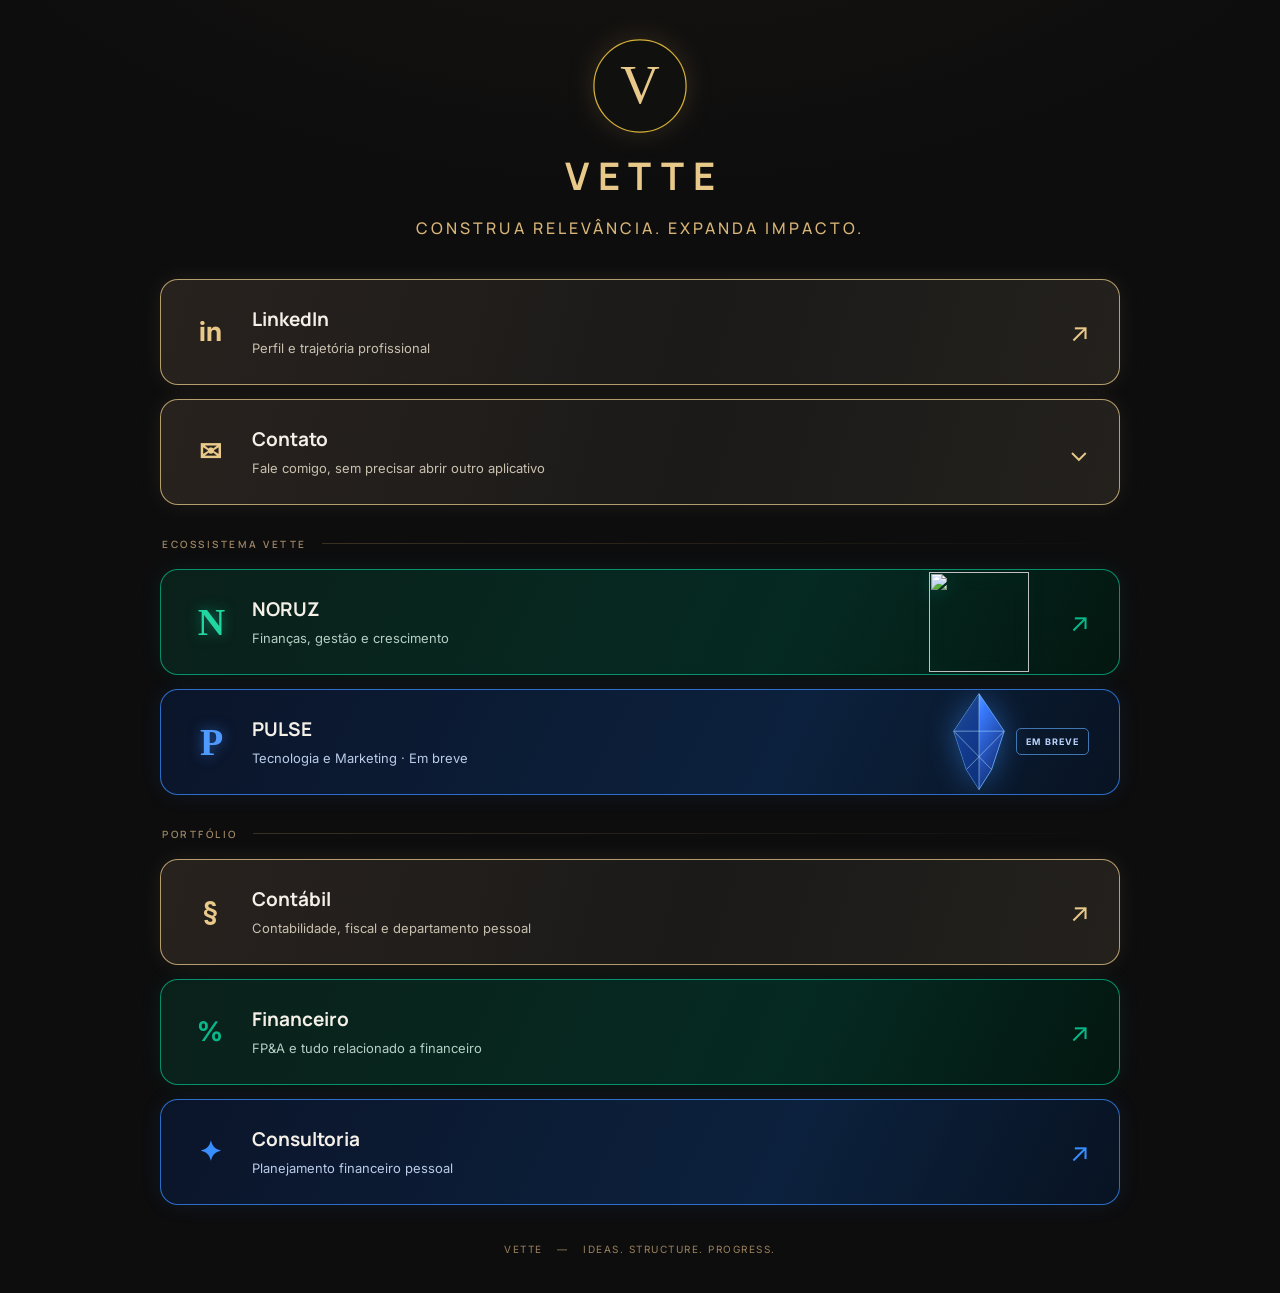
==== index.html @ 034a66e0 "Adiciona seção Portfólio (Contábil, Financeiro, Consultoria)" ====
<!doctype html><html lang="pt-BR"><head><meta charset="utf-8"><meta name="viewport" content="width=device-width,initial-scale=1"><meta name="theme-color" content="#0d0d0e"><meta name="description" content="Construa relevância. Expanda impacto. Conheça minhas conexões, ideias e empreendimentos."><meta property="og:title" content="VETTE — Construa relevância. Expanda impacto."><meta property="og:site_name" content="VETTE"><meta property="og:url" content="https://vetteco.github.io/vette-hub/"><meta property="og:description" content="Conheça minhas conexões, ideias e empreendimentos."><meta name="twitter:card" content="summary"><meta property="og:type" content="website"><link rel="icon" href="assets/vette.svg" type="image/svg+xml"><link rel="preconnect" href="https://fonts.googleapis.com"><link rel="preconnect" href="https://fonts.gstatic.com" crossorigin><link href="https://fonts.googleapis.com/css2?family=Manrope:wght@400;500;600;700&family=Inter:wght@400;500;600&display=swap" rel="stylesheet"><link rel="stylesheet" href="styles.css?v=2"><script src="app.js?v=2" defer></script><title>VETTE — Construa relevância. Expanda impacto.</title></head><body><main class="shell"><header class="identity"><img src="assets/vette.svg" width="100" height="100" alt="Monograma VETTE"><h1>VETTE</h1><p>CONSTRUA RELEVÂNCIA. EXPANDA IMPACTO.</p></header><nav aria-label="Conexões VETTE" class="links"><a class="card gold" href="https://www.linkedin.com/in/mateus-vette" target="_blank" rel="noopener noreferrer"><span class="icon">in</span><span class="copy"><strong>LinkedIn</strong><small>Perfil e trajetória profissional</small></span><span class="arrow" aria-hidden="true">↗</span></a><details class="contact-disclosure"><summary class="card gold"><span class="icon" aria-hidden="true">✉</span><span class="copy"><strong>Contato</strong><small>Fale comigo, sem precisar abrir outro aplicativo</small></span><span class="arrow chevron" aria-hidden="true">⌄</span></summary><div class="contact-panel"><p class="contact-heading">Vamos conversar?</p><p class="contact-description">Este é meu endereço de e-mail para contato direto.</p><div class="contact-row"><span class="contact-email" id="contact-email">mateusvettec@gmail.com</span><button class="copy-button" type="button" data-copy-email="mateusvettec@gmail.com" aria-label="Copiar endereço de e-mail">Copiar e-mail</button></div><p class="copy-feedback" aria-live="polite"></p><a class="email-optional" href="mailto:mateusvettec@gmail.com?subject=Contato%20via%20Hub%20VETTE">Prefiro abrir meu aplicativo de e-mail ↗</a></div></details><div class="group-separator" aria-hidden="true"><span>ECOSSISTEMA VETTE</span></div><a class="card green" href="noruz/"><span class="icon brand-letter" aria-hidden="true">N</span><span class="copy"><strong>NORUZ</strong><small>Finanças, gestão e crescimento</small></span><img class="gem" src="https://noruz.com.br/wp-content/plugins/noruz-blocks/assets/noruz-gem.webp" width="100" height="100" decoding="async" alt=""><span class="arrow" aria-hidden="true">↗</span></a><div class="card blue" aria-label="PULSE — Tecnologia e Marketing, em breve"><span class="icon brand-letter" aria-hidden="true">P</span><span class="copy"><strong>PULSE</strong><small>Tecnologia e Marketing · Em breve</small></span><img class="gem" src="assets/pulse-gema.svg" alt=""><span class="soon">EM BREVE</span></div><div class="group-separator" aria-hidden="true"><span>PORTFÓLIO</span></div><a class="card gold" href="portfolio/contabil/"><span class="icon" aria-hidden="true">§</span><span class="copy"><strong>Contábil</strong><small>Contabilidade, fiscal e departamento pessoal</small></span><span class="arrow" aria-hidden="true">↗</span></a><a class="card green" href="portfolio/financeiro/"><span class="icon" aria-hidden="true">%</span><span class="copy"><strong>Financeiro</strong><small>FP&amp;A e tudo relacionado a financeiro</small></span><span class="arrow" aria-hidden="true">↗</span></a><a class="card blue" href="portfolio/consultoria/"><span class="icon" aria-hidden="true">✦</span><span class="copy"><strong>Consultoria</strong><small>Planejamento financeiro pessoal</small></span><span class="arrow" aria-hidden="true">↗</span></a></nav><footer>VETTE <span>—</span> Ideas. Structure. Progress.</footer></main></body></html>
---- styles.css ----
:root{--bg:#0d0d0e;--gold:#e9c98a;--green:#08b88a;--blue:#388dff}*{box-sizing:border-box}body{margin:0;min-height:100vh;background:radial-gradient(ellipse 60% 35% at 50% -20%,#47331c40,transparent),var(--bg);color:#f4f0e8;font-family:Inter,Arial,sans-serif}.shell{max-width:960px;width:calc(100% - 32px);margin:auto;padding:38px 0}.identity{text-align:center}.identity img{display:block;margin:auto;width:96px;height:96px;filter:drop-shadow(0 0 13px #b68a4a33)}h1{font:700 38px Manrope,Arial,sans-serif;letter-spacing:.22em;color:var(--gold);padding-left:.22em;margin:15px 0}.identity p{color:#d5c2a5;font-size:14px}.links{display:grid;gap:14px;margin-top:38px}.card{--accent:var(--gold);display:flex;align-items:center;position:relative;isolation:isolate;gap:23px;overflow:hidden;min-height:106px;border:1px solid color-mix(in srgb,var(--accent) 74%,transparent);border-radius:18px;background:linear-gradient(105deg,#28221e,#1b1a19 56%,#24211d);padding:20px 30px;text-decoration:none;color:inherit;box-shadow:0 0 22px color-mix(in srgb,var(--accent) 9%,transparent);transition:transform .25s,box-shadow .25s}.green{--accent:var(--green);background:linear-gradient(115deg,#0a211a,#052a22 65%,#031710)}.blue{--accent:var(--blue);background:linear-gradient(115deg,#0b152a,#0c213d 65%,#081322)}a.card:hover{transform:translateY(-3px);box-shadow:0 0 26px color-mix(in srgb,var(--accent) 28%,transparent)}a.card:focus-visible{outline:3px solid var(--accent);outline-offset:3px}.icon{display:grid;place-items:center;flex:0 0 38px;font-size:27px;font-weight:700;color:var(--accent)}.copy{z-index:2;display:flex;flex-direction:column;gap:7px}.copy strong{font:700 19px Manrope,Arial,sans-serif}.copy small{color:#c9c0af;font-size:13px;line-height:1.4}.green .copy small{color:#b6cfc5}.blue .copy small{color:#bacce8}.arrow{margin-left:auto;color:var(--accent);font-size:26px}.gem{position:absolute;right:90px;top:50%;width:100px;height:100px;object-fit:contain;transform:translateY(-50%);filter:drop-shadow(0 0 15px color-mix(in srgb,var(--accent) 47%,transparent));animation:float 6s ease-in-out infinite;pointer-events:none}.soon{margin-left:auto;color:#b9d3ff;border:1px solid #4076b1;padding:7px 9px;border-radius:5px;font-size:9px;font-weight:700;letter-spacing:.12em}footer{text-align:center;color:#9c805c;font-size:10px;letter-spacing:.15em;text-transform:uppercase;margin-top:38px}footer span{padding:0 10px}@keyframes float{50%{transform:translateY(-56%)}}@media(max-width:650px){.shell{padding:28px 0}.identity img{width:76px;height:76px}.identity h1{font-size:30px}.identity p{font-size:12px}.links{gap:12px;margin-top:30px}.card{gap:14px;min-height:92px;padding:15px;border-radius:14px}.icon{flex-basis:28px;font-size:23px}.copy strong{font-size:16px}.copy small{font-size:11px}.gem{right:37px;width:75px;height:75px;opacity:.48}.soon{font-size:8px;padding:5px}.arrow{font-size:22px}}@media(max-width:380px){.gem{opacity:.26}.card{gap:9px;padding:12px}.copy small{font-size:10px}}@media(prefers-reduced-motion:reduce){*,*::before,*::after{animation:none!important;transition:none!important}}
/* VETTE v1.1 — identidade e joias */
.identity p{font-family:Manrope,Inter,Arial,sans-serif;font-size:clamp(12px,1.9vw,16px);font-weight:500;letter-spacing:.19em;text-transform:uppercase;line-height:1.55;max-width:720px;margin:0 auto 3px;color:#d9b477}
.brand-letter{font-family:'Cormorant Garamond',Georgia,serif;font-size:38px;font-weight:600;line-height:1;letter-spacing:-.08em;color:var(--accent);text-shadow:0 0 13px color-mix(in srgb,var(--accent) 55%,transparent)}
.green .brand-letter{color:#21d6a0}.blue .brand-letter{color:#509aff}
.green .gem{filter:drop-shadow(0 3px 8px rgba(8,184,138,.20));image-rendering:auto}
@media(max-width:650px){.identity p{font-size:11px;letter-spacing:.095em;max-width:330px}.brand-letter{font-size:33px}}

/* v1.2 — organização de links e contato embutido */
.contact-disclosure{display:block;min-width:0}
.contact-disclosure summary{cursor:pointer;list-style:none;user-select:none}
.contact-disclosure summary::-webkit-details-marker{display:none}
.contact-disclosure summary:hover{transform:translateY(-3px);box-shadow:0 0 26px color-mix(in srgb,var(--gold) 23%,transparent)}
.contact-disclosure summary:focus-visible{outline:3px solid var(--gold);outline-offset:3px}
.contact-disclosure .chevron{display:inline-block;transition:transform .22s ease}
.contact-disclosure[open] .chevron{transform:rotate(180deg)}
.contact-disclosure .contact-panel{margin:9px 0 3px;border:1px solid #a485504b;border-radius:15px;padding:21px 25px;background:linear-gradient(115deg,#191818,#24201b)}
.contact-heading{margin:0 0 6px;color:#f4f0e8;font:700 16px Manrope,Arial,sans-serif}
.contact-description{margin:0 0 17px;color:#c7b8a1;font-size:13px;line-height:1.55}
.contact-row{display:flex;flex-wrap:wrap;align-items:center;gap:10px}
.contact-email{color:#f2e2c8;font-size:15px;overflow-wrap:anywhere;user-select:all}
.copy-button{cursor:pointer;background:#c7a671;color:#17140f;padding:11px 15px;min-height:40px;border:0;border-radius:9px;font:700 12px Inter,Arial,sans-serif;transition:background .2s,transform .2s}
.copy-button:hover{background:#edc88a;transform:translateY(-1px)}
.copy-button:focus-visible{outline:3px solid #f7d29d;outline-offset:3px}
.copy-feedback{color:#cbb58e;min-height:16px;font-size:11px;margin:9px 0}
.email-optional{font-size:11px;color:#bc9a66;text-underline-offset:4px}
.group-separator{display:flex;align-items:center;gap:15px;margin:18px 2px 4px;color:#9f8564;font:600 10px Manrope,Arial,sans-serif;letter-spacing:.25em}
.group-separator::after{content:"";height:1px;flex:1;background:linear-gradient(90deg,#8e744658,transparent)}
@media(max-width:650px){.contact-disclosure .contact-panel{padding:17px}.contact-row{align-items:stretch}.contact-email{font-size:13px}.copy-button{width:100%}.group-separator{margin-top:15px;font-size:9px}}
@media(prefers-reduced-motion:reduce){.contact-disclosure .chevron{transition:none}}
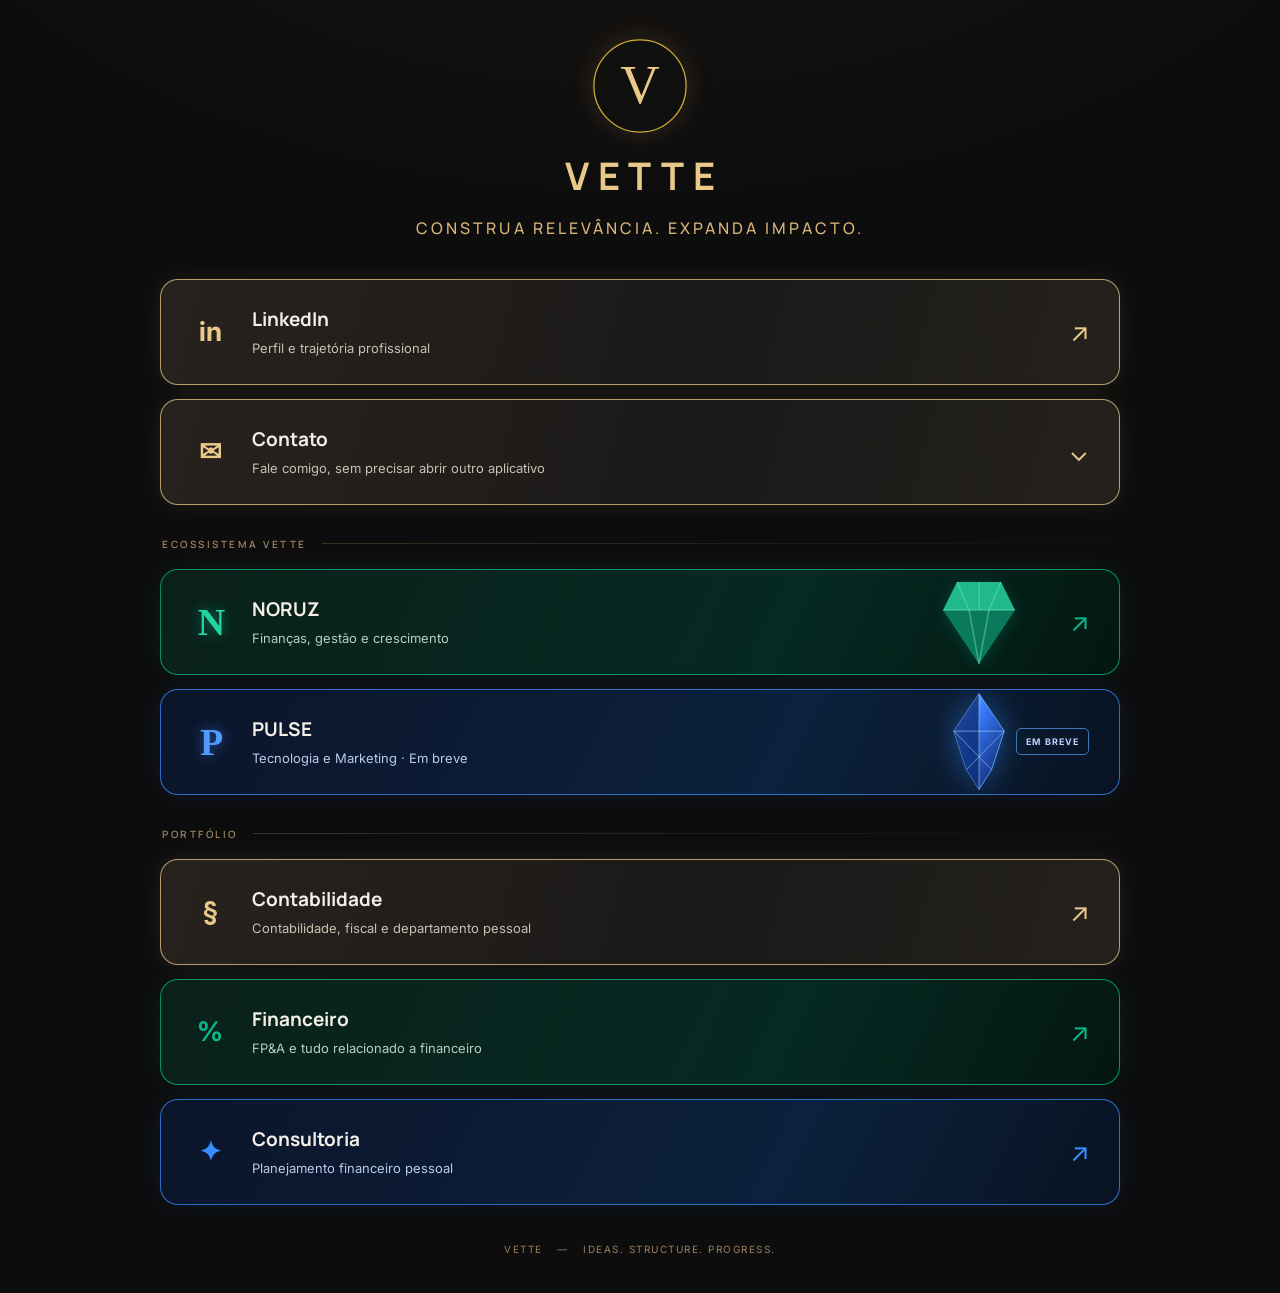
==== commit 7fbe88bc: "Renomeia Contábil para Contabilidade, otimiza o portfólio e corrige a imagem do card Noruz" ====
--- a/index.html
+++ b/index.html
@@ -1 +1 @@
-<!doctype html><html lang="pt-BR"><head><meta charset="utf-8"><meta name="viewport" content="width=device-width,initial-scale=1"><meta name="theme-color" content="#0d0d0e"><meta name="description" content="Construa relevância. Expanda impacto. Conheça minhas conexões, ideias e empreendimentos."><meta property="og:title" content="VETTE — Construa relevância. Expanda impacto."><meta property="og:site_name" content="VETTE"><meta property="og:url" content="https://vetteco.github.io/vette-hub/"><meta property="og:description" content="Conheça minhas conexões, ideias e empreendimentos."><meta name="twitter:card" content="summary"><meta property="og:type" content="website"><link rel="icon" href="assets/vette.svg" type="image/svg+xml"><link rel="preconnect" href="https://fonts.googleapis.com"><link rel="preconnect" href="https://fonts.gstatic.com" crossorigin><link href="https://fonts.googleapis.com/css2?family=Manrope:wght@400;500;600;700&family=Inter:wght@400;500;600&display=swap" rel="stylesheet"><link rel="stylesheet" href="styles.css?v=2"><script src="app.js?v=2" defer></script><title>VETTE — Construa relevância. Expanda impacto.</title></head><body><main class="shell"><header class="identity"><img src="assets/vette.svg" width="100" height="100" alt="Monograma VETTE"><h1>VETTE</h1><p>CONSTRUA RELEVÂNCIA. EXPANDA IMPACTO.</p></header><nav aria-label="Conexões VETTE" class="links"><a class="card gold" href="https://www.linkedin.com/in/mateus-vette" target="_blank" rel="noopener noreferrer"><span class="icon">in</span><span class="copy"><strong>LinkedIn</strong><small>Perfil e trajetória profissional</small></span><span class="arrow" aria-hidden="true">↗</span></a><details class="contact-disclosure"><summary class="card gold"><span class="icon" aria-hidden="true">✉</span><span class="copy"><strong>Contato</strong><small>Fale comigo, sem precisar abrir outro aplicativo</small></span><span class="arrow chevron" aria-hidden="true">⌄</span></summary><div class="contact-panel"><p class="contact-heading">Vamos conversar?</p><p class="contact-description">Este é meu endereço de e-mail para contato direto.</p><div class="contact-row"><span class="contact-email" id="contact-email">mateusvettec@gmail.com</span><button class="copy-button" type="button" data-copy-email="mateusvettec@gmail.com" aria-label="Copiar endereço de e-mail">Copiar e-mail</button></div><p class="copy-feedback" aria-live="polite"></p><a class="email-optional" href="mailto:mateusvettec@gmail.com?subject=Contato%20via%20Hub%20VETTE">Prefiro abrir meu aplicativo de e-mail ↗</a></div></details><div class="group-separator" aria-hidden="true"><span>ECOSSISTEMA VETTE</span></div><a class="card green" href="noruz/"><span class="icon brand-letter" aria-hidden="true">N</span><span class="copy"><strong>NORUZ</strong><small>Finanças, gestão e crescimento</small></span><img class="gem" src="https://noruz.com.br/wp-content/plugins/noruz-blocks/assets/noruz-gem.webp" width="100" height="100" decoding="async" alt=""><span class="arrow" aria-hidden="true">↗</span></a><div class="card blue" aria-label="PULSE — Tecnologia e Marketing, em breve"><span class="icon brand-letter" aria-hidden="true">P</span><span class="copy"><strong>PULSE</strong><small>Tecnologia e Marketing · Em breve</small></span><img class="gem" src="assets/pulse-gema.svg" alt=""><span class="soon">EM BREVE</span></div><div class="group-separator" aria-hidden="true"><span>PORTFÓLIO</span></div><a class="card gold" href="portfolio/contabil/"><span class="icon" aria-hidden="true">§</span><span class="copy"><strong>Contábil</strong><small>Contabilidade, fiscal e departamento pessoal</small></span><span class="arrow" aria-hidden="true">↗</span></a><a class="card green" href="portfolio/financeiro/"><span class="icon" aria-hidden="true">%</span><span class="copy"><strong>Financeiro</strong><small>FP&amp;A e tudo relacionado a financeiro</small></span><span class="arrow" aria-hidden="true">↗</span></a><a class="card blue" href="portfolio/consultoria/"><span class="icon" aria-hidden="true">✦</span><span class="copy"><strong>Consultoria</strong><small>Planejamento financeiro pessoal</small></span><span class="arrow" aria-hidden="true">↗</span></a></nav><footer>VETTE <span>—</span> Ideas. Structure. Progress.</footer></main></body></html>+<!doctype html><html lang="pt-BR"><head><meta charset="utf-8"><meta name="viewport" content="width=device-width,initial-scale=1"><meta name="theme-color" content="#0d0d0e"><meta name="description" content="Construa relevância. Expanda impacto. Conheça minhas conexões, ideias e empreendimentos."><meta property="og:title" content="VETTE — Construa relevância. Expanda impacto."><meta property="og:site_name" content="VETTE"><meta property="og:url" content="https://vetteco.github.io/vette-hub/"><meta property="og:description" content="Conheça minhas conexões, ideias e empreendimentos."><meta name="twitter:card" content="summary"><meta property="og:type" content="website"><link rel="icon" href="assets/vette.svg" type="image/svg+xml"><link rel="preconnect" href="https://fonts.googleapis.com"><link rel="preconnect" href="https://fonts.gstatic.com" crossorigin><link href="https://fonts.googleapis.com/css2?family=Manrope:wght@400;500;600;700&family=Inter:wght@400;500;600&display=swap" rel="stylesheet"><link rel="stylesheet" href="styles.css?v=2"><script src="app.js?v=2" defer></script><title>VETTE — Construa relevância. Expanda impacto.</title></head><body><main class="shell"><header class="identity"><img src="assets/vette.svg" width="100" height="100" alt="Monograma VETTE"><h1>VETTE</h1><p>CONSTRUA RELEVÂNCIA. EXPANDA IMPACTO.</p></header><nav aria-label="Conexões VETTE" class="links"><a class="card gold" href="https://www.linkedin.com/in/mateus-vette" target="_blank" rel="noopener noreferrer"><span class="icon">in</span><span class="copy"><strong>LinkedIn</strong><small>Perfil e trajetória profissional</small></span><span class="arrow" aria-hidden="true">↗</span></a><details class="contact-disclosure"><summary class="card gold"><span class="icon" aria-hidden="true">✉</span><span class="copy"><strong>Contato</strong><small>Fale comigo, sem precisar abrir outro aplicativo</small></span><span class="arrow chevron" aria-hidden="true">⌄</span></summary><div class="contact-panel"><p class="contact-heading">Vamos conversar?</p><p class="contact-description">Este é meu endereço de e-mail para contato direto.</p><div class="contact-row"><span class="contact-email" id="contact-email">mateusvettec@gmail.com</span><button class="copy-button" type="button" data-copy-email="mateusvettec@gmail.com" aria-label="Copiar endereço de e-mail">Copiar e-mail</button></div><p class="copy-feedback" aria-live="polite"></p><a class="email-optional" href="mailto:mateusvettec@gmail.com?subject=Contato%20via%20Hub%20VETTE">Prefiro abrir meu aplicativo de e-mail ↗</a></div></details><div class="group-separator" aria-hidden="true"><span>ECOSSISTEMA VETTE</span></div><a class="card green" href="noruz/"><span class="icon brand-letter" aria-hidden="true">N</span><span class="copy"><strong>NORUZ</strong><small>Finanças, gestão e crescimento</small></span><svg class="gem" viewBox="0 0 100 100" aria-hidden="true"><path d="M28 10 L72 10 L86 38 L14 38 Z" fill="#1fb98a"/><path d="M14 38 L86 38 L50 92 Z" fill="#0a7a5c"/><path d="M28 10 L40 38 L50 92 L60 38 L72 10" fill="none" stroke="#7be3c3" stroke-opacity=".45" stroke-width="1.5"/><path d="M14 38 L86 38" stroke="#7be3c3" stroke-opacity=".45" stroke-width="1.5"/><path d="M50 10 L50 38" stroke="#7be3c3" stroke-opacity=".45" stroke-width="1.5"/></svg><span class="arrow" aria-hidden="true">↗</span></a><div class="card blue" aria-label="PULSE — Tecnologia e Marketing, em breve"><span class="icon brand-letter" aria-hidden="true">P</span><span class="copy"><strong>PULSE</strong><small>Tecnologia e Marketing · Em breve</small></span><img class="gem" src="assets/pulse-gema.svg" alt=""><span class="soon">EM BREVE</span></div><div class="group-separator" aria-hidden="true"><span>PORTFÓLIO</span></div><a class="card gold" href="portfolio/contabilidade/"><span class="icon" aria-hidden="true">§</span><span class="copy"><strong>Contabilidade</strong><small>Contabilidade, fiscal e departamento pessoal</small></span><span class="arrow" aria-hidden="true">↗</span></a><a class="card green" href="portfolio/financeiro/"><span class="icon" aria-hidden="true">%</span><span class="copy"><strong>Financeiro</strong><small>FP&amp;A e tudo relacionado a financeiro</small></span><span class="arrow" aria-hidden="true">↗</span></a><a class="card blue" href="portfolio/consultoria/"><span class="icon" aria-hidden="true">✦</span><span class="copy"><strong>Consultoria</strong><small>Planejamento financeiro pessoal</small></span><span class="arrow" aria-hidden="true">↗</span></a></nav><footer>VETTE <span>—</span> Ideas. Structure. Progress.</footer></main></body></html>
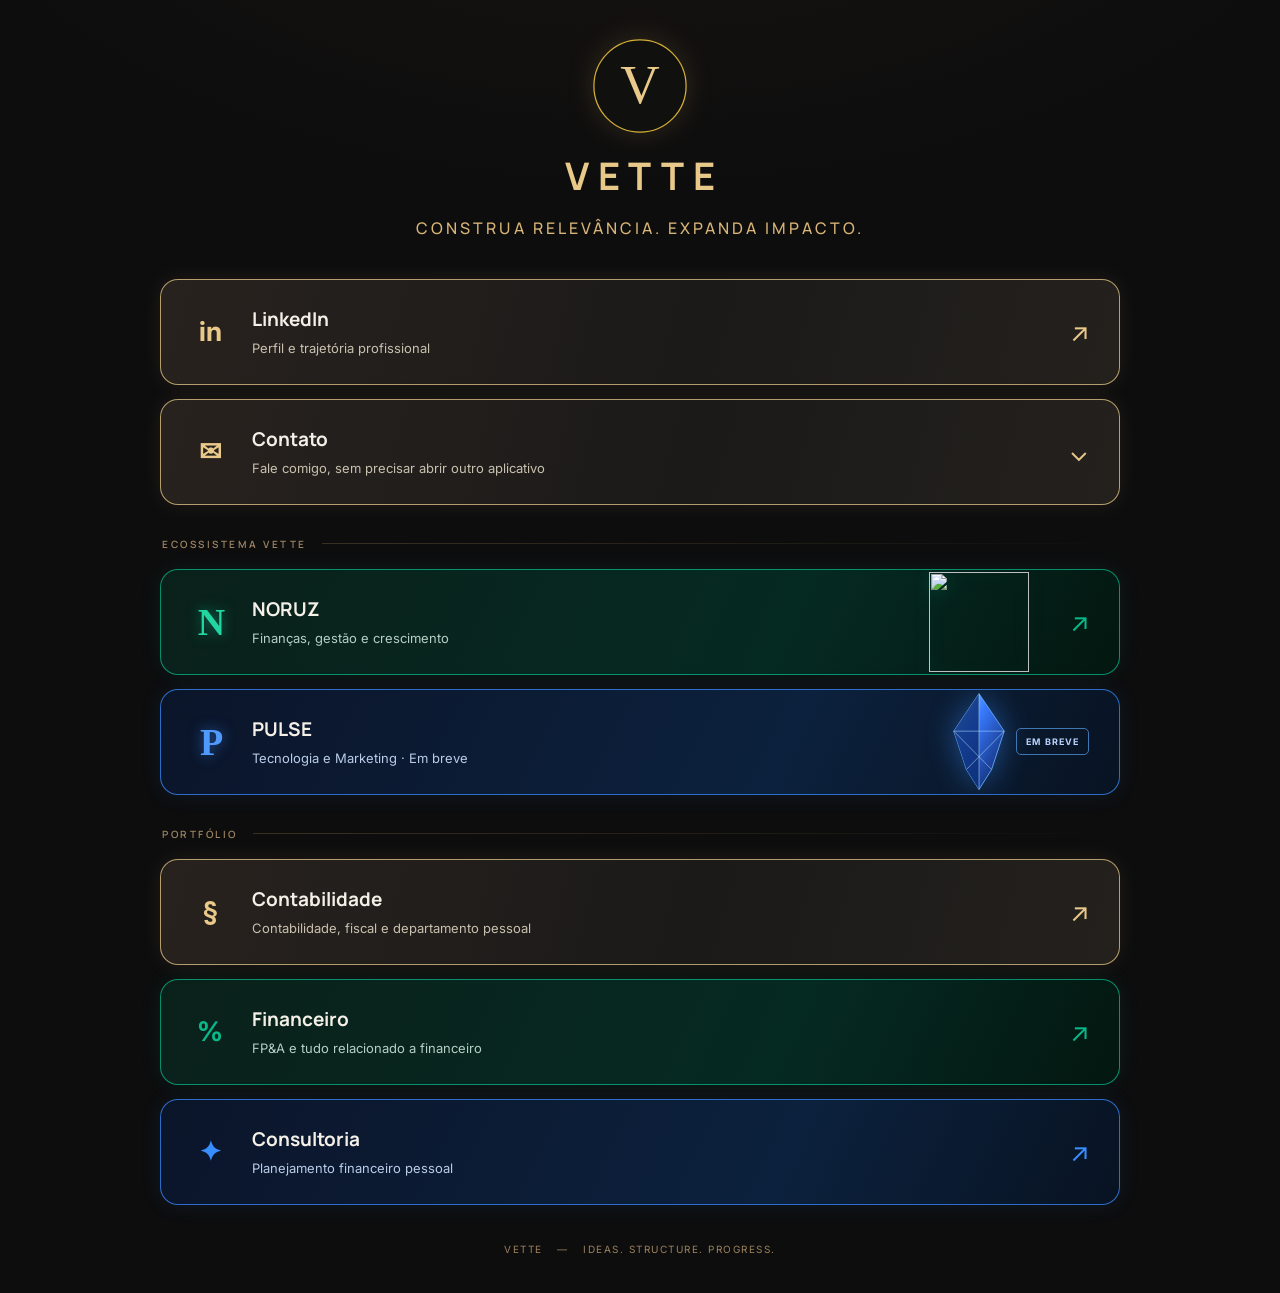
==== commit 0cd3ae37: "Usa a gema real da Noruz no card NORUZ (remove SVG inventado)" ====
--- a/index.html
+++ b/index.html
@@ -1 +1 @@
-<!doctype html><html lang="pt-BR"><head><meta charset="utf-8"><meta name="viewport" content="width=device-width,initial-scale=1"><meta name="theme-color" content="#0d0d0e"><meta name="description" content="Construa relevância. Expanda impacto. Conheça minhas conexões, ideias e empreendimentos."><meta property="og:title" content="VETTE — Construa relevância. Expanda impacto."><meta property="og:site_name" content="VETTE"><meta property="og:url" content="https://vetteco.github.io/vette-hub/"><meta property="og:description" content="Conheça minhas conexões, ideias e empreendimentos."><meta name="twitter:card" content="summary"><meta property="og:type" content="website"><link rel="icon" href="assets/vette.svg" type="image/svg+xml"><link rel="preconnect" href="https://fonts.googleapis.com"><link rel="preconnect" href="https://fonts.gstatic.com" crossorigin><link href="https://fonts.googleapis.com/css2?family=Manrope:wght@400;500;600;700&family=Inter:wght@400;500;600&display=swap" rel="stylesheet"><link rel="stylesheet" href="styles.css?v=2"><script src="app.js?v=2" defer></script><title>VETTE — Construa relevância. Expanda impacto.</title></head><body><main class="shell"><header class="identity"><img src="assets/vette.svg" width="100" height="100" alt="Monograma VETTE"><h1>VETTE</h1><p>CONSTRUA RELEVÂNCIA. EXPANDA IMPACTO.</p></header><nav aria-label="Conexões VETTE" class="links"><a class="card gold" href="https://www.linkedin.com/in/mateus-vette" target="_blank" rel="noopener noreferrer"><span class="icon">in</span><span class="copy"><strong>LinkedIn</strong><small>Perfil e trajetória profissional</small></span><span class="arrow" aria-hidden="true">↗</span></a><details class="contact-disclosure"><summary class="card gold"><span class="icon" aria-hidden="true">✉</span><span class="copy"><strong>Contato</strong><small>Fale comigo, sem precisar abrir outro aplicativo</small></span><span class="arrow chevron" aria-hidden="true">⌄</span></summary><div class="contact-panel"><p class="contact-heading">Vamos conversar?</p><p class="contact-description">Este é meu endereço de e-mail para contato direto.</p><div class="contact-row"><span class="contact-email" id="contact-email">mateusvettec@gmail.com</span><button class="copy-button" type="button" data-copy-email="mateusvettec@gmail.com" aria-label="Copiar endereço de e-mail">Copiar e-mail</button></div><p class="copy-feedback" aria-live="polite"></p><a class="email-optional" href="mailto:mateusvettec@gmail.com?subject=Contato%20via%20Hub%20VETTE">Prefiro abrir meu aplicativo de e-mail ↗</a></div></details><div class="group-separator" aria-hidden="true"><span>ECOSSISTEMA VETTE</span></div><a class="card green" href="noruz/"><span class="icon brand-letter" aria-hidden="true">N</span><span class="copy"><strong>NORUZ</strong><small>Finanças, gestão e crescimento</small></span><svg class="gem" viewBox="0 0 100 100" aria-hidden="true"><path d="M28 10 L72 10 L86 38 L14 38 Z" fill="#1fb98a"/><path d="M14 38 L86 38 L50 92 Z" fill="#0a7a5c"/><path d="M28 10 L40 38 L50 92 L60 38 L72 10" fill="none" stroke="#7be3c3" stroke-opacity=".45" stroke-width="1.5"/><path d="M14 38 L86 38" stroke="#7be3c3" stroke-opacity=".45" stroke-width="1.5"/><path d="M50 10 L50 38" stroke="#7be3c3" stroke-opacity=".45" stroke-width="1.5"/></svg><span class="arrow" aria-hidden="true">↗</span></a><div class="card blue" aria-label="PULSE — Tecnologia e Marketing, em breve"><span class="icon brand-letter" aria-hidden="true">P</span><span class="copy"><strong>PULSE</strong><small>Tecnologia e Marketing · Em breve</small></span><img class="gem" src="assets/pulse-gema.svg" alt=""><span class="soon">EM BREVE</span></div><div class="group-separator" aria-hidden="true"><span>PORTFÓLIO</span></div><a class="card gold" href="portfolio/contabilidade/"><span class="icon" aria-hidden="true">§</span><span class="copy"><strong>Contabilidade</strong><small>Contabilidade, fiscal e departamento pessoal</small></span><span class="arrow" aria-hidden="true">↗</span></a><a class="card green" href="portfolio/financeiro/"><span class="icon" aria-hidden="true">%</span><span class="copy"><strong>Financeiro</strong><small>FP&amp;A e tudo relacionado a financeiro</small></span><span class="arrow" aria-hidden="true">↗</span></a><a class="card blue" href="portfolio/consultoria/"><span class="icon" aria-hidden="true">✦</span><span class="copy"><strong>Consultoria</strong><small>Planejamento financeiro pessoal</small></span><span class="arrow" aria-hidden="true">↗</span></a></nav><footer>VETTE <span>—</span> Ideas. Structure. Progress.</footer></main></body></html>+<!doctype html><html lang="pt-BR"><head><meta charset="utf-8"><meta name="viewport" content="width=device-width,initial-scale=1"><meta name="theme-color" content="#0d0d0e"><meta name="description" content="Construa relevância. Expanda impacto. Conheça minhas conexões, ideias e empreendimentos."><meta property="og:title" content="VETTE — Construa relevância. Expanda impacto."><meta property="og:site_name" content="VETTE"><meta property="og:url" content="https://vetteco.github.io/vette-hub/"><meta property="og:description" content="Conheça minhas conexões, ideias e empreendimentos."><meta name="twitter:card" content="summary"><meta property="og:type" content="website"><link rel="icon" href="assets/vette.svg" type="image/svg+xml"><link rel="preconnect" href="https://fonts.googleapis.com"><link rel="preconnect" href="https://fonts.gstatic.com" crossorigin><link href="https://fonts.googleapis.com/css2?family=Manrope:wght@400;500;600;700&family=Inter:wght@400;500;600&display=swap" rel="stylesheet"><link rel="stylesheet" href="styles.css?v=2"><script src="app.js?v=2" defer></script><title>VETTE — Construa relevância. Expanda impacto.</title></head><body><main class="shell"><header class="identity"><img src="assets/vette.svg" width="100" height="100" alt="Monograma VETTE"><h1>VETTE</h1><p>CONSTRUA RELEVÂNCIA. EXPANDA IMPACTO.</p></header><nav aria-label="Conexões VETTE" class="links"><a class="card gold" href="https://www.linkedin.com/in/mateus-vette" target="_blank" rel="noopener noreferrer"><span class="icon">in</span><span class="copy"><strong>LinkedIn</strong><small>Perfil e trajetória profissional</small></span><span class="arrow" aria-hidden="true">↗</span></a><details class="contact-disclosure"><summary class="card gold"><span class="icon" aria-hidden="true">✉</span><span class="copy"><strong>Contato</strong><small>Fale comigo, sem precisar abrir outro aplicativo</small></span><span class="arrow chevron" aria-hidden="true">⌄</span></summary><div class="contact-panel"><p class="contact-heading">Vamos conversar?</p><p class="contact-description">Este é meu endereço de e-mail para contato direto.</p><div class="contact-row"><span class="contact-email" id="contact-email">mateusvettec@gmail.com</span><button class="copy-button" type="button" data-copy-email="mateusvettec@gmail.com" aria-label="Copiar endereço de e-mail">Copiar e-mail</button></div><p class="copy-feedback" aria-live="polite"></p><a class="email-optional" href="mailto:mateusvettec@gmail.com?subject=Contato%20via%20Hub%20VETTE">Prefiro abrir meu aplicativo de e-mail ↗</a></div></details><div class="group-separator" aria-hidden="true"><span>ECOSSISTEMA VETTE</span></div><a class="card green" href="noruz/"><span class="icon brand-letter" aria-hidden="true">N</span><span class="copy"><strong>NORUZ</strong><small>Finanças, gestão e crescimento</small></span><img class="gem" src="assets/noruz-gem.webp" width="100" height="100" decoding="async" alt=""><span class="arrow" aria-hidden="true">↗</span></a><div class="card blue" aria-label="PULSE — Tecnologia e Marketing, em breve"><span class="icon brand-letter" aria-hidden="true">P</span><span class="copy"><strong>PULSE</strong><small>Tecnologia e Marketing · Em breve</small></span><img class="gem" src="assets/pulse-gema.svg" alt=""><span class="soon">EM BREVE</span></div><div class="group-separator" aria-hidden="true"><span>PORTFÓLIO</span></div><a class="card gold" href="portfolio/contabilidade/"><span class="icon" aria-hidden="true">§</span><span class="copy"><strong>Contabilidade</strong><small>Contabilidade, fiscal e departamento pessoal</small></span><span class="arrow" aria-hidden="true">↗</span></a><a class="card green" href="portfolio/financeiro/"><span class="icon" aria-hidden="true">%</span><span class="copy"><strong>Financeiro</strong><small>FP&amp;A e tudo relacionado a financeiro</small></span><span class="arrow" aria-hidden="true">↗</span></a><a class="card blue" href="portfolio/consultoria/"><span class="icon" aria-hidden="true">✦</span><span class="copy"><strong>Consultoria</strong><small>Planejamento financeiro pessoal</small></span><span class="arrow" aria-hidden="true">↗</span></a></nav><footer>VETTE <span>—</span> Ideas. Structure. Progress.</footer></main></body></html>
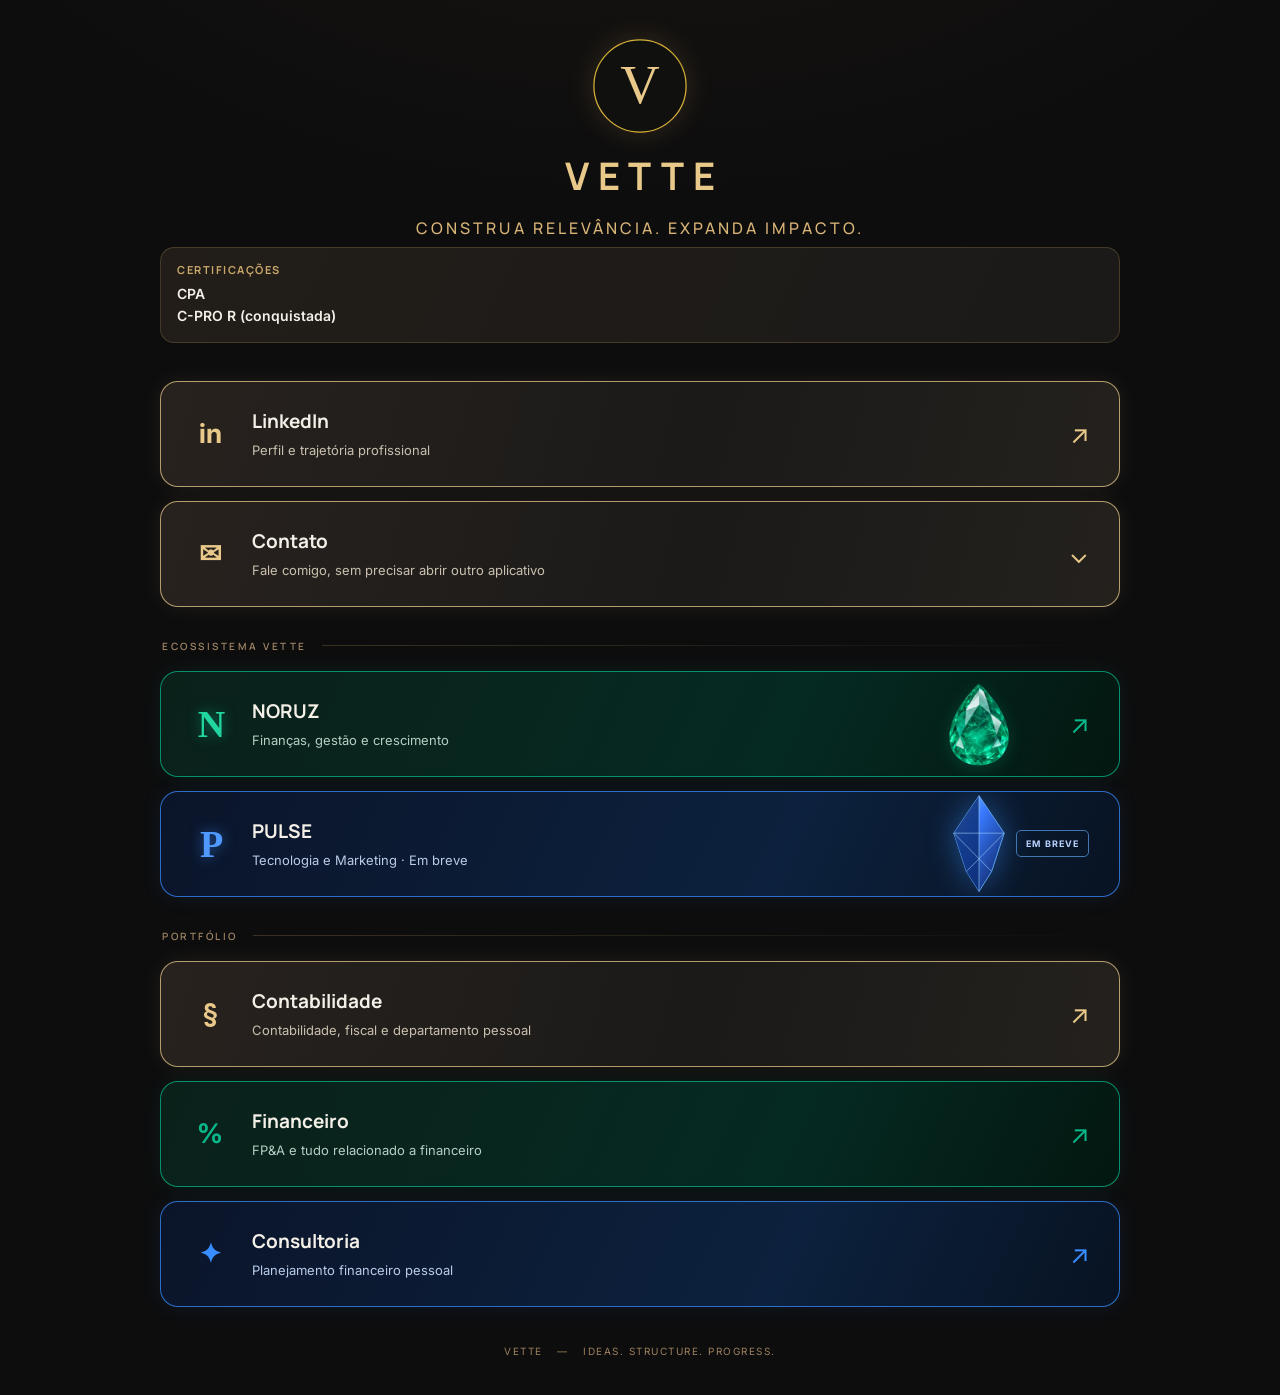
==== commit 6fe89c5b: "Adiciona bloco de Certificações no topo do hub (CPA e C-PRO R)" ====
--- a/index.html
+++ b/index.html
@@ -1 +1 @@
-<!doctype html><html lang="pt-BR"><head><meta charset="utf-8"><meta name="viewport" content="width=device-width,initial-scale=1"><meta name="theme-color" content="#0d0d0e"><meta name="description" content="Construa relevância. Expanda impacto. Conheça minhas conexões, ideias e empreendimentos."><meta property="og:title" content="VETTE — Construa relevância. Expanda impacto."><meta property="og:site_name" content="VETTE"><meta property="og:url" content="https://vetteco.github.io/vette-hub/"><meta property="og:description" content="Conheça minhas conexões, ideias e empreendimentos."><meta name="twitter:card" content="summary"><meta property="og:type" content="website"><link rel="icon" href="assets/vette.svg" type="image/svg+xml"><link rel="preconnect" href="https://fonts.googleapis.com"><link rel="preconnect" href="https://fonts.gstatic.com" crossorigin><link href="https://fonts.googleapis.com/css2?family=Manrope:wght@400;500;600;700&family=Inter:wght@400;500;600&display=swap" rel="stylesheet"><link rel="stylesheet" href="styles.css?v=2"><script src="app.js?v=2" defer></script><title>VETTE — Construa relevância. Expanda impacto.</title></head><body><main class="shell"><header class="identity"><img src="assets/vette.svg" width="100" height="100" alt="Monograma VETTE"><h1>VETTE</h1><p>CONSTRUA RELEVÂNCIA. EXPANDA IMPACTO.</p></header><nav aria-label="Conexões VETTE" class="links"><a class="card gold" href="https://www.linkedin.com/in/mateus-vette" target="_blank" rel="noopener noreferrer"><span class="icon">in</span><span class="copy"><strong>LinkedIn</strong><small>Perfil e trajetória profissional</small></span><span class="arrow" aria-hidden="true">↗</span></a><details class="contact-disclosure"><summary class="card gold"><span class="icon" aria-hidden="true">✉</span><span class="copy"><strong>Contato</strong><small>Fale comigo, sem precisar abrir outro aplicativo</small></span><span class="arrow chevron" aria-hidden="true">⌄</span></summary><div class="contact-panel"><p class="contact-heading">Vamos conversar?</p><p class="contact-description">Este é meu endereço de e-mail para contato direto.</p><div class="contact-row"><span class="contact-email" id="contact-email">mateusvettec@gmail.com</span><button class="copy-button" type="button" data-copy-email="mateusvettec@gmail.com" aria-label="Copiar endereço de e-mail">Copiar e-mail</button></div><p class="copy-feedback" aria-live="polite"></p><a class="email-optional" href="mailto:mateusvettec@gmail.com?subject=Contato%20via%20Hub%20VETTE">Prefiro abrir meu aplicativo de e-mail ↗</a></div></details><div class="group-separator" aria-hidden="true"><span>ECOSSISTEMA VETTE</span></div><a class="card green" href="noruz/"><span class="icon brand-letter" aria-hidden="true">N</span><span class="copy"><strong>NORUZ</strong><small>Finanças, gestão e crescimento</small></span><img class="gem" src="assets/noruz-gem.webp" width="100" height="100" decoding="async" alt=""><span class="arrow" aria-hidden="true">↗</span></a><div class="card blue" aria-label="PULSE — Tecnologia e Marketing, em breve"><span class="icon brand-letter" aria-hidden="true">P</span><span class="copy"><strong>PULSE</strong><small>Tecnologia e Marketing · Em breve</small></span><img class="gem" src="assets/pulse-gema.svg" alt=""><span class="soon">EM BREVE</span></div><div class="group-separator" aria-hidden="true"><span>PORTFÓLIO</span></div><a class="card gold" href="portfolio/contabilidade/"><span class="icon" aria-hidden="true">§</span><span class="copy"><strong>Contabilidade</strong><small>Contabilidade, fiscal e departamento pessoal</small></span><span class="arrow" aria-hidden="true">↗</span></a><a class="card green" href="portfolio/financeiro/"><span class="icon" aria-hidden="true">%</span><span class="copy"><strong>Financeiro</strong><small>FP&amp;A e tudo relacionado a financeiro</small></span><span class="arrow" aria-hidden="true">↗</span></a><a class="card blue" href="portfolio/consultoria/"><span class="icon" aria-hidden="true">✦</span><span class="copy"><strong>Consultoria</strong><small>Planejamento financeiro pessoal</small></span><span class="arrow" aria-hidden="true">↗</span></a></nav><footer>VETTE <span>—</span> Ideas. Structure. Progress.</footer></main></body></html>+<!doctype html><html lang="pt-BR"><head><meta charset="utf-8"><meta name="viewport" content="width=device-width,initial-scale=1"><meta name="theme-color" content="#0d0d0e"><meta name="description" content="Construa relevância. Expanda impacto. Conheça minhas conexões, ideias e empreendimentos."><meta property="og:title" content="VETTE — Construa relevância. Expanda impacto."><meta property="og:site_name" content="VETTE"><meta property="og:url" content="https://vetteco.github.io/vette-hub/"><meta property="og:description" content="Conheça minhas conexões, ideias e empreendimentos."><meta name="twitter:card" content="summary"><meta property="og:type" content="website"><link rel="icon" href="assets/vette.svg" type="image/svg+xml"><link rel="preconnect" href="https://fonts.googleapis.com"><link rel="preconnect" href="https://fonts.gstatic.com" crossorigin><link href="https://fonts.googleapis.com/css2?family=Manrope:wght@400;500;600;700&family=Inter:wght@400;500;600&display=swap" rel="stylesheet"><link rel="stylesheet" href="styles.css?v=2"><script src="app.js?v=2" defer></script><title>VETTE — Construa relevância. Expanda impacto.</title><style>.certs{text-align:left;margin:6px 0 18px;padding:14px 16px;border:1px solid #a485504b;border-radius:14px;background:linear-gradient(115deg,#221d18,#1b1a19)}.certs .label{display:block;font:700 11px Manrope,Arial,sans-serif;letter-spacing:.14em;text-transform:uppercase;color:#c9a86a;margin-bottom:6px}.certs .item{display:block;font:600 14px Inter,Arial,sans-serif;color:#f4f0e8;line-height:1.6}</style></head><body><main class="shell"><header class="identity"><img src="assets/vette.svg" width="100" height="100" alt="Monograma VETTE"><h1>VETTE</h1><p>CONSTRUA RELEVÂNCIA. EXPANDA IMPACTO.</p></header><section class="certs" aria-label="Certificações"><span class="label">Certificações</span><span class="item">CPA</span><span class="item">C-PRO R (conquistada)</span></section><nav aria-label="Conexões VETTE" class="links"><a class="card gold" href="https://www.linkedin.com/in/mateus-vette" target="_blank" rel="noopener noreferrer"><span class="icon">in</span><span class="copy"><strong>LinkedIn</strong><small>Perfil e trajetória profissional</small></span><span class="arrow" aria-hidden="true">↗</span></a><details class="contact-disclosure"><summary class="card gold"><span class="icon" aria-hidden="true">✉</span><span class="copy"><strong>Contato</strong><small>Fale comigo, sem precisar abrir outro aplicativo</small></span><span class="arrow chevron" aria-hidden="true">⌄</span></summary><div class="contact-panel"><p class="contact-heading">Vamos conversar?</p><p class="contact-description">Este é meu endereço de e-mail para contato direto.</p><div class="contact-row"><span class="contact-email" id="contact-email">mateusvettec@gmail.com</span><button class="copy-button" type="button" data-copy-email="mateusvettec@gmail.com" aria-label="Copiar endereço de e-mail">Copiar e-mail</button></div><p class="copy-feedback" aria-live="polite"></p><a class="email-optional" href="mailto:mateusvettec@gmail.com?subject=Contato%20via%20Hub%20VETTE">Prefiro abrir meu aplicativo de e-mail ↗</a></div></details><div class="group-separator" aria-hidden="true"><span>ECOSSISTEMA VETTE</span></div><a class="card green" href="noruz/"><span class="icon brand-letter" aria-hidden="true">N</span><span class="copy"><strong>NORUZ</strong><small>Finanças, gestão e crescimento</small></span><img class="gem" src="assets/noruz-gem.webp" width="100" height="100" decoding="async" alt=""><span class="arrow" aria-hidden="true">↗</span></a><div class="card blue" aria-label="PULSE — Tecnologia e Marketing, em breve"><span class="icon brand-letter" aria-hidden="true">P</span><span class="copy"><strong>PULSE</strong><small>Tecnologia e Marketing · Em breve</small></span><img class="gem" src="assets/pulse-gema.svg" alt=""><span class="soon">EM BREVE</span></div><div class="group-separator" aria-hidden="true"><span>PORTFÓLIO</span></div><a class="card gold" href="portfolio/contabilidade/"><span class="icon" aria-hidden="true">§</span><span class="copy"><strong>Contabilidade</strong><small>Contabilidade, fiscal e departamento pessoal</small></span><span class="arrow" aria-hidden="true">↗</span></a><a class="card green" href="portfolio/financeiro/"><span class="icon" aria-hidden="true">%</span><span class="copy"><strong>Financeiro</strong><small>FP&amp;A e tudo relacionado a financeiro</small></span><span class="arrow" aria-hidden="true">↗</span></a><a class="card blue" href="portfolio/consultoria/"><span class="icon" aria-hidden="true">✦</span><span class="copy"><strong>Consultoria</strong><small>Planejamento financeiro pessoal</small></span><span class="arrow" aria-hidden="true">↗</span></a></nav><footer>VETTE <span>—</span> Ideas. Structure. Progress.</footer></main></body></html>
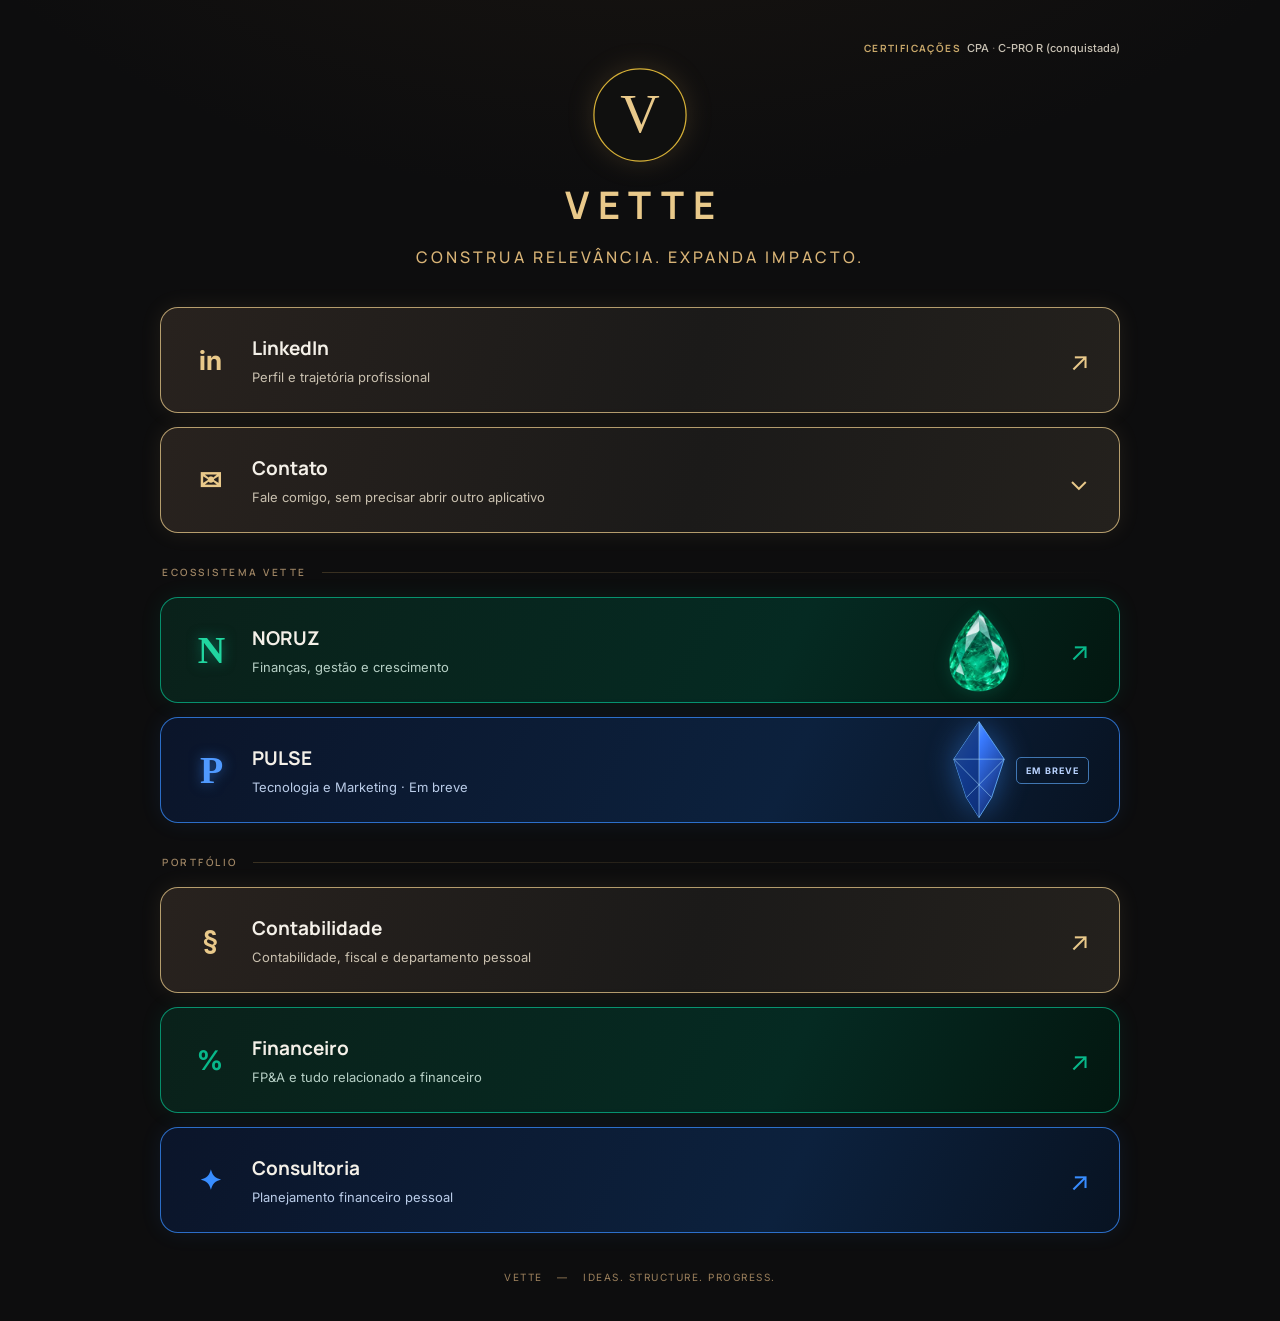
==== commit a2481906: "Move bloco de Certificações para o canto superior direito como detalhe" ====
--- a/index.html
+++ b/index.html
@@ -1 +1 @@
-<!doctype html><html lang="pt-BR"><head><meta charset="utf-8"><meta name="viewport" content="width=device-width,initial-scale=1"><meta name="theme-color" content="#0d0d0e"><meta name="description" content="Construa relevância. Expanda impacto. Conheça minhas conexões, ideias e empreendimentos."><meta property="og:title" content="VETTE — Construa relevância. Expanda impacto."><meta property="og:site_name" content="VETTE"><meta property="og:url" content="https://vetteco.github.io/vette-hub/"><meta property="og:description" content="Conheça minhas conexões, ideias e empreendimentos."><meta name="twitter:card" content="summary"><meta property="og:type" content="website"><link rel="icon" href="assets/vette.svg" type="image/svg+xml"><link rel="preconnect" href="https://fonts.googleapis.com"><link rel="preconnect" href="https://fonts.gstatic.com" crossorigin><link href="https://fonts.googleapis.com/css2?family=Manrope:wght@400;500;600;700&family=Inter:wght@400;500;600&display=swap" rel="stylesheet"><link rel="stylesheet" href="styles.css?v=2"><script src="app.js?v=2" defer></script><title>VETTE — Construa relevância. Expanda impacto.</title><style>.certs{text-align:left;margin:6px 0 18px;padding:14px 16px;border:1px solid #a485504b;border-radius:14px;background:linear-gradient(115deg,#221d18,#1b1a19)}.certs .label{display:block;font:700 11px Manrope,Arial,sans-serif;letter-spacing:.14em;text-transform:uppercase;color:#c9a86a;margin-bottom:6px}.certs .item{display:block;font:600 14px Inter,Arial,sans-serif;color:#f4f0e8;line-height:1.6}</style></head><body><main class="shell"><header class="identity"><img src="assets/vette.svg" width="100" height="100" alt="Monograma VETTE"><h1>VETTE</h1><p>CONSTRUA RELEVÂNCIA. EXPANDA IMPACTO.</p></header><section class="certs" aria-label="Certificações"><span class="label">Certificações</span><span class="item">CPA</span><span class="item">C-PRO R (conquistada)</span></section><nav aria-label="Conexões VETTE" class="links"><a class="card gold" href="https://www.linkedin.com/in/mateus-vette" target="_blank" rel="noopener noreferrer"><span class="icon">in</span><span class="copy"><strong>LinkedIn</strong><small>Perfil e trajetória profissional</small></span><span class="arrow" aria-hidden="true">↗</span></a><details class="contact-disclosure"><summary class="card gold"><span class="icon" aria-hidden="true">✉</span><span class="copy"><strong>Contato</strong><small>Fale comigo, sem precisar abrir outro aplicativo</small></span><span class="arrow chevron" aria-hidden="true">⌄</span></summary><div class="contact-panel"><p class="contact-heading">Vamos conversar?</p><p class="contact-description">Este é meu endereço de e-mail para contato direto.</p><div class="contact-row"><span class="contact-email" id="contact-email">mateusvettec@gmail.com</span><button class="copy-button" type="button" data-copy-email="mateusvettec@gmail.com" aria-label="Copiar endereço de e-mail">Copiar e-mail</button></div><p class="copy-feedback" aria-live="polite"></p><a class="email-optional" href="mailto:mateusvettec@gmail.com?subject=Contato%20via%20Hub%20VETTE">Prefiro abrir meu aplicativo de e-mail ↗</a></div></details><div class="group-separator" aria-hidden="true"><span>ECOSSISTEMA VETTE</span></div><a class="card green" href="noruz/"><span class="icon brand-letter" aria-hidden="true">N</span><span class="copy"><strong>NORUZ</strong><small>Finanças, gestão e crescimento</small></span><img class="gem" src="assets/noruz-gem.webp" width="100" height="100" decoding="async" alt=""><span class="arrow" aria-hidden="true">↗</span></a><div class="card blue" aria-label="PULSE — Tecnologia e Marketing, em breve"><span class="icon brand-letter" aria-hidden="true">P</span><span class="copy"><strong>PULSE</strong><small>Tecnologia e Marketing · Em breve</small></span><img class="gem" src="assets/pulse-gema.svg" alt=""><span class="soon">EM BREVE</span></div><div class="group-separator" aria-hidden="true"><span>PORTFÓLIO</span></div><a class="card gold" href="portfolio/contabilidade/"><span class="icon" aria-hidden="true">§</span><span class="copy"><strong>Contabilidade</strong><small>Contabilidade, fiscal e departamento pessoal</small></span><span class="arrow" aria-hidden="true">↗</span></a><a class="card green" href="portfolio/financeiro/"><span class="icon" aria-hidden="true">%</span><span class="copy"><strong>Financeiro</strong><small>FP&amp;A e tudo relacionado a financeiro</small></span><span class="arrow" aria-hidden="true">↗</span></a><a class="card blue" href="portfolio/consultoria/"><span class="icon" aria-hidden="true">✦</span><span class="copy"><strong>Consultoria</strong><small>Planejamento financeiro pessoal</small></span><span class="arrow" aria-hidden="true">↗</span></a></nav><footer>VETTE <span>—</span> Ideas. Structure. Progress.</footer></main></body></html>+<!doctype html><html lang="pt-BR"><head><meta charset="utf-8"><meta name="viewport" content="width=device-width,initial-scale=1"><meta name="theme-color" content="#0d0d0e"><meta name="description" content="Construa relevância. Expanda impacto. Conheça minhas conexões, ideias e empreendimentos."><meta property="og:title" content="VETTE — Construa relevância. Expanda impacto."><meta property="og:site_name" content="VETTE"><meta property="og:url" content="https://vetteco.github.io/vette-hub/"><meta property="og:description" content="Conheça minhas conexões, ideias e empreendimentos."><meta name="twitter:card" content="summary"><meta property="og:type" content="website"><link rel="icon" href="assets/vette.svg" type="image/svg+xml"><link rel="preconnect" href="https://fonts.googleapis.com"><link rel="preconnect" href="https://fonts.gstatic.com" crossorigin><link href="https://fonts.googleapis.com/css2?family=Manrope:wght@400;500;600;700&family=Inter:wght@400;500;600&display=swap" rel="stylesheet"><link rel="stylesheet" href="styles.css?v=2"><script src="app.js?v=2" defer></script><title>VETTE — Construa relevância. Expanda impacto.</title><style>.certs{text-align:right;margin:2px 0 10px;font:500 11px Inter,Arial,sans-serif;color:#8f8a80;line-height:1.5}.certs .label{font:700 10px Manrope,Arial,sans-serif;letter-spacing:.14em;text-transform:uppercase;color:#c9a86a;margin-right:6px}.certs .item{color:#c9c2b4}.certs .sep{color:#6b655c}</style></head><body><main class="shell"><section class="certs" aria-label="Certificações"><span class="label">Certificações</span><span class="item">CPA</span><span class="sep"> · </span><span class="item">C-PRO R (conquistada)</span></section><header class="identity"><img src="assets/vette.svg" width="100" height="100" alt="Monograma VETTE"><h1>VETTE</h1><p>CONSTRUA RELEVÂNCIA. EXPANDA IMPACTO.</p></header><nav aria-label="Conexões VETTE" class="links"><a class="card gold" href="https://www.linkedin.com/in/mateus-vette" target="_blank" rel="noopener noreferrer"><span class="icon">in</span><span class="copy"><strong>LinkedIn</strong><small>Perfil e trajetória profissional</small></span><span class="arrow" aria-hidden="true">↗</span></a><details class="contact-disclosure"><summary class="card gold"><span class="icon" aria-hidden="true">✉</span><span class="copy"><strong>Contato</strong><small>Fale comigo, sem precisar abrir outro aplicativo</small></span><span class="arrow chevron" aria-hidden="true">⌄</span></summary><div class="contact-panel"><p class="contact-heading">Vamos conversar?</p><p class="contact-description">Este é meu endereço de e-mail para contato direto.</p><div class="contact-row"><span class="contact-email" id="contact-email">mateusvettec@gmail.com</span><button class="copy-button" type="button" data-copy-email="mateusvettec@gmail.com" aria-label="Copiar endereço de e-mail">Copiar e-mail</button></div><p class="copy-feedback" aria-live="polite"></p><a class="email-optional" href="mailto:mateusvettec@gmail.com?subject=Contato%20via%20Hub%20VETTE">Prefiro abrir meu aplicativo de e-mail ↗</a></div></details><div class="group-separator" aria-hidden="true"><span>ECOSSISTEMA VETTE</span></div><a class="card green" href="noruz/"><span class="icon brand-letter" aria-hidden="true">N</span><span class="copy"><strong>NORUZ</strong><small>Finanças, gestão e crescimento</small></span><img class="gem" src="assets/noruz-gem.webp" width="100" height="100" decoding="async" alt=""><span class="arrow" aria-hidden="true">↗</span></a><div class="card blue" aria-label="PULSE — Tecnologia e Marketing, em breve"><span class="icon brand-letter" aria-hidden="true">P</span><span class="copy"><strong>PULSE</strong><small>Tecnologia e Marketing · Em breve</small></span><img class="gem" src="assets/pulse-gema.svg" alt=""><span class="soon">EM BREVE</span></div><div class="group-separator" aria-hidden="true"><span>PORTFÓLIO</span></div><a class="card gold" href="portfolio/contabilidade/"><span class="icon" aria-hidden="true">§</span><span class="copy"><strong>Contabilidade</strong><small>Contabilidade, fiscal e departamento pessoal</small></span><span class="arrow" aria-hidden="true">↗</span></a><a class="card green" href="portfolio/financeiro/"><span class="icon" aria-hidden="true">%</span><span class="copy"><strong>Financeiro</strong><small>FP&amp;A e tudo relacionado a financeiro</small></span><span class="arrow" aria-hidden="true">↗</span></a><a class="card blue" href="portfolio/consultoria/"><span class="icon" aria-hidden="true">✦</span><span class="copy"><strong>Consultoria</strong><small>Planejamento financeiro pessoal</small></span><span class="arrow" aria-hidden="true">↗</span></a></nav><footer>VETTE <span>—</span> Ideas. Structure. Progress.</footer></main></body></html>
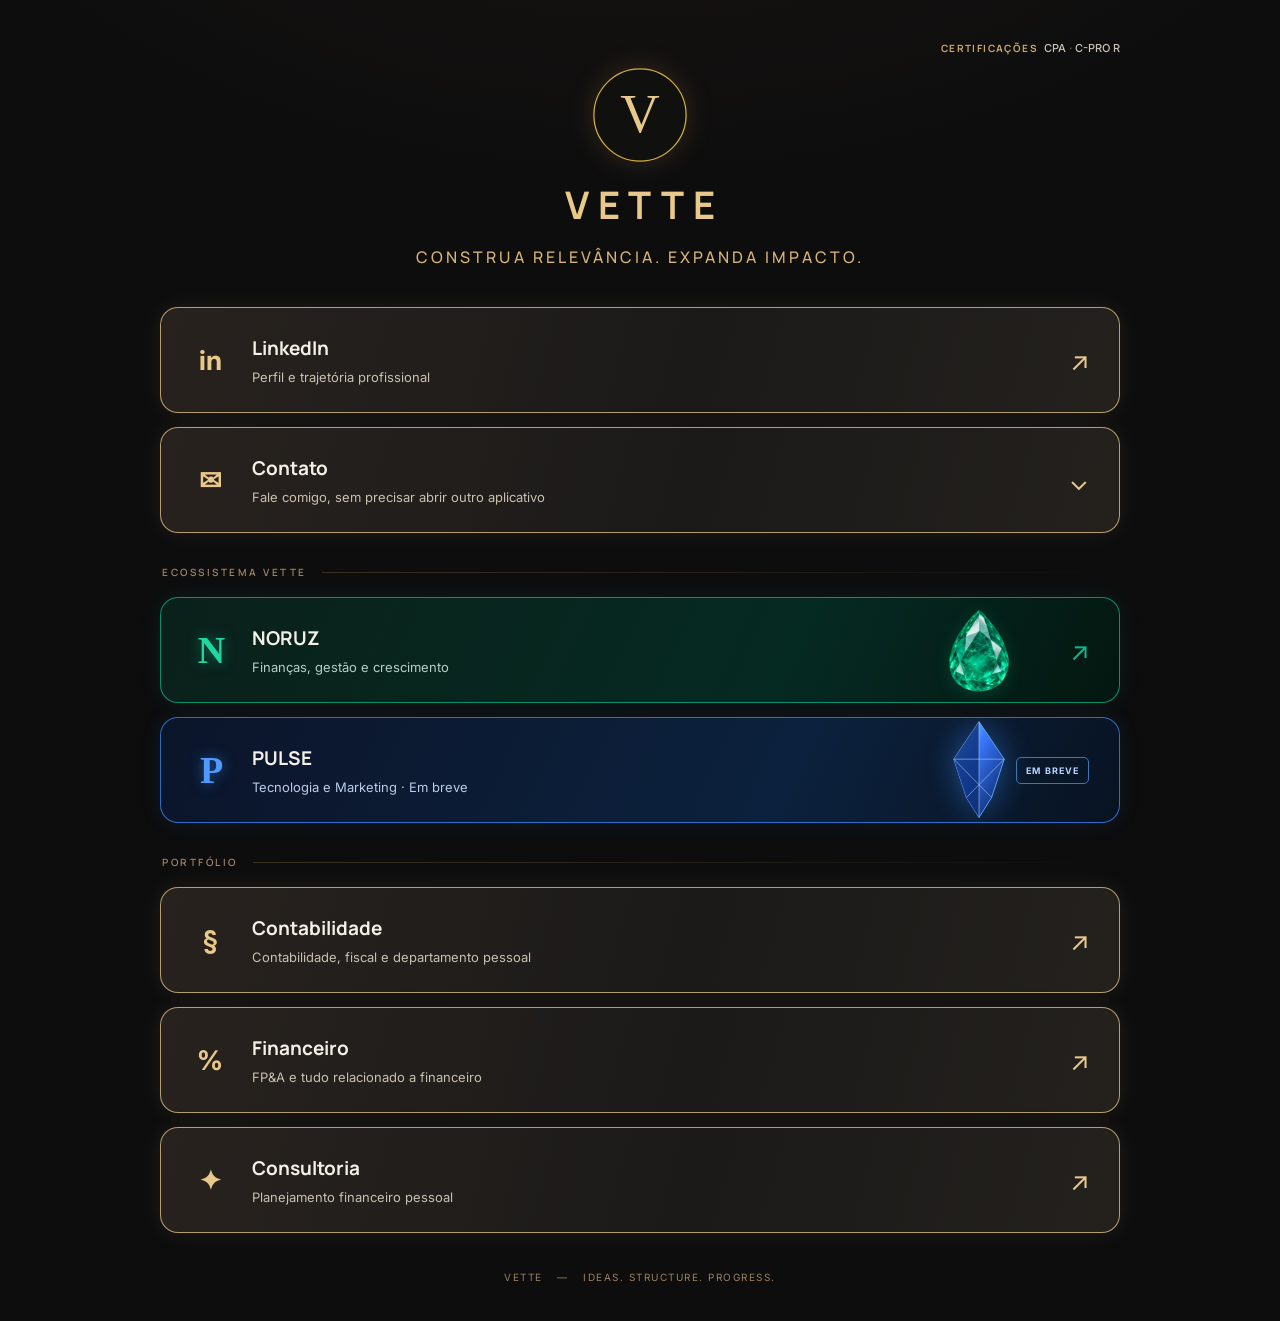
==== commit 088a3719: "Remove (conquistada) das certificacoes e deixa os cards do portfolio todos em dourado" ====
--- a/index.html
+++ b/index.html
@@ -1 +1 @@
-<!doctype html><html lang="pt-BR"><head><meta charset="utf-8"><meta name="viewport" content="width=device-width,initial-scale=1"><meta name="theme-color" content="#0d0d0e"><meta name="description" content="Construa relevância. Expanda impacto. Conheça minhas conexões, ideias e empreendimentos."><meta property="og:title" content="VETTE — Construa relevância. Expanda impacto."><meta property="og:site_name" content="VETTE"><meta property="og:url" content="https://vetteco.github.io/vette-hub/"><meta property="og:description" content="Conheça minhas conexões, ideias e empreendimentos."><meta name="twitter:card" content="summary"><meta property="og:type" content="website"><link rel="icon" href="assets/vette.svg" type="image/svg+xml"><link rel="preconnect" href="https://fonts.googleapis.com"><link rel="preconnect" href="https://fonts.gstatic.com" crossorigin><link href="https://fonts.googleapis.com/css2?family=Manrope:wght@400;500;600;700&family=Inter:wght@400;500;600&display=swap" rel="stylesheet"><link rel="stylesheet" href="styles.css?v=2"><script src="app.js?v=2" defer></script><title>VETTE — Construa relevância. Expanda impacto.</title><style>.certs{text-align:right;margin:2px 0 10px;font:500 11px Inter,Arial,sans-serif;color:#8f8a80;line-height:1.5}.certs .label{font:700 10px Manrope,Arial,sans-serif;letter-spacing:.14em;text-transform:uppercase;color:#c9a86a;margin-right:6px}.certs .item{color:#c9c2b4}.certs .sep{color:#6b655c}</style></head><body><main class="shell"><section class="certs" aria-label="Certificações"><span class="label">Certificações</span><span class="item">CPA</span><span class="sep"> · </span><span class="item">C-PRO R (conquistada)</span></section><header class="identity"><img src="assets/vette.svg" width="100" height="100" alt="Monograma VETTE"><h1>VETTE</h1><p>CONSTRUA RELEVÂNCIA. EXPANDA IMPACTO.</p></header><nav aria-label="Conexões VETTE" class="links"><a class="card gold" href="https://www.linkedin.com/in/mateus-vette" target="_blank" rel="noopener noreferrer"><span class="icon">in</span><span class="copy"><strong>LinkedIn</strong><small>Perfil e trajetória profissional</small></span><span class="arrow" aria-hidden="true">↗</span></a><details class="contact-disclosure"><summary class="card gold"><span class="icon" aria-hidden="true">✉</span><span class="copy"><strong>Contato</strong><small>Fale comigo, sem precisar abrir outro aplicativo</small></span><span class="arrow chevron" aria-hidden="true">⌄</span></summary><div class="contact-panel"><p class="contact-heading">Vamos conversar?</p><p class="contact-description">Este é meu endereço de e-mail para contato direto.</p><div class="contact-row"><span class="contact-email" id="contact-email">mateusvettec@gmail.com</span><button class="copy-button" type="button" data-copy-email="mateusvettec@gmail.com" aria-label="Copiar endereço de e-mail">Copiar e-mail</button></div><p class="copy-feedback" aria-live="polite"></p><a class="email-optional" href="mailto:mateusvettec@gmail.com?subject=Contato%20via%20Hub%20VETTE">Prefiro abrir meu aplicativo de e-mail ↗</a></div></details><div class="group-separator" aria-hidden="true"><span>ECOSSISTEMA VETTE</span></div><a class="card green" href="noruz/"><span class="icon brand-letter" aria-hidden="true">N</span><span class="copy"><strong>NORUZ</strong><small>Finanças, gestão e crescimento</small></span><img class="gem" src="assets/noruz-gem.webp" width="100" height="100" decoding="async" alt=""><span class="arrow" aria-hidden="true">↗</span></a><div class="card blue" aria-label="PULSE — Tecnologia e Marketing, em breve"><span class="icon brand-letter" aria-hidden="true">P</span><span class="copy"><strong>PULSE</strong><small>Tecnologia e Marketing · Em breve</small></span><img class="gem" src="assets/pulse-gema.svg" alt=""><span class="soon">EM BREVE</span></div><div class="group-separator" aria-hidden="true"><span>PORTFÓLIO</span></div><a class="card gold" href="portfolio/contabilidade/"><span class="icon" aria-hidden="true">§</span><span class="copy"><strong>Contabilidade</strong><small>Contabilidade, fiscal e departamento pessoal</small></span><span class="arrow" aria-hidden="true">↗</span></a><a class="card green" href="portfolio/financeiro/"><span class="icon" aria-hidden="true">%</span><span class="copy"><strong>Financeiro</strong><small>FP&amp;A e tudo relacionado a financeiro</small></span><span class="arrow" aria-hidden="true">↗</span></a><a class="card blue" href="portfolio/consultoria/"><span class="icon" aria-hidden="true">✦</span><span class="copy"><strong>Consultoria</strong><small>Planejamento financeiro pessoal</small></span><span class="arrow" aria-hidden="true">↗</span></a></nav><footer>VETTE <span>—</span> Ideas. Structure. Progress.</footer></main></body></html>+<!doctype html><html lang="pt-BR"><head><meta charset="utf-8"><meta name="viewport" content="width=device-width,initial-scale=1"><meta name="theme-color" content="#0d0d0e"><meta name="description" content="Construa relevância. Expanda impacto. Conheça minhas conexões, ideias e empreendimentos."><meta property="og:title" content="VETTE — Construa relevância. Expanda impacto."><meta property="og:site_name" content="VETTE"><meta property="og:url" content="https://vetteco.github.io/vette-hub/"><meta property="og:description" content="Conheça minhas conexões, ideias e empreendimentos."><meta name="twitter:card" content="summary"><meta property="og:type" content="website"><link rel="icon" href="assets/vette.svg" type="image/svg+xml"><link rel="preconnect" href="https://fonts.googleapis.com"><link rel="preconnect" href="https://fonts.gstatic.com" crossorigin><link href="https://fonts.googleapis.com/css2?family=Manrope:wght@400;500;600;700&family=Inter:wght@400;500;600&display=swap" rel="stylesheet"><link rel="stylesheet" href="styles.css?v=2"><script src="app.js?v=2" defer></script><title>VETTE — Construa relevância. Expanda impacto.</title><style>.certs{text-align:right;margin:2px 0 10px;font:500 11px Inter,Arial,sans-serif;color:#8f8a80;line-height:1.5}.certs .label{font:700 10px Manrope,Arial,sans-serif;letter-spacing:.14em;text-transform:uppercase;color:#c9a86a;margin-right:6px}.certs .item{color:#c9c2b4}.certs .sep{color:#6b655c}</style></head><body><main class="shell"><section class="certs" aria-label="Certificações"><span class="label">Certificações</span><span class="item">CPA</span><span class="sep"> · </span><span class="item">C-PRO R</span></section><header class="identity"><img src="assets/vette.svg" width="100" height="100" alt="Monograma VETTE"><h1>VETTE</h1><p>CONSTRUA RELEVÂNCIA. EXPANDA IMPACTO.</p></header><nav aria-label="Conexões VETTE" class="links"><a class="card gold" href="https://www.linkedin.com/in/mateus-vette" target="_blank" rel="noopener noreferrer"><span class="icon">in</span><span class="copy"><strong>LinkedIn</strong><small>Perfil e trajetória profissional</small></span><span class="arrow" aria-hidden="true">↗</span></a><details class="contact-disclosure"><summary class="card gold"><span class="icon" aria-hidden="true">✉</span><span class="copy"><strong>Contato</strong><small>Fale comigo, sem precisar abrir outro aplicativo</small></span><span class="arrow chevron" aria-hidden="true">⌄</span></summary><div class="contact-panel"><p class="contact-heading">Vamos conversar?</p><p class="contact-description">Este é meu endereço de e-mail para contato direto.</p><div class="contact-row"><span class="contact-email" id="contact-email">mateusvettec@gmail.com</span><button class="copy-button" type="button" data-copy-email="mateusvettec@gmail.com" aria-label="Copiar endereço de e-mail">Copiar e-mail</button></div><p class="copy-feedback" aria-live="polite"></p><a class="email-optional" href="mailto:mateusvettec@gmail.com?subject=Contato%20via%20Hub%20VETTE">Prefiro abrir meu aplicativo de e-mail ↗</a></div></details><div class="group-separator" aria-hidden="true"><span>ECOSSISTEMA VETTE</span></div><a class="card green" href="noruz/"><span class="icon brand-letter" aria-hidden="true">N</span><span class="copy"><strong>NORUZ</strong><small>Finanças, gestão e crescimento</small></span><img class="gem" src="assets/noruz-gem.webp" width="100" height="100" decoding="async" alt=""><span class="arrow" aria-hidden="true">↗</span></a><div class="card blue" aria-label="PULSE — Tecnologia e Marketing, em breve"><span class="icon brand-letter" aria-hidden="true">P</span><span class="copy"><strong>PULSE</strong><small>Tecnologia e Marketing · Em breve</small></span><img class="gem" src="assets/pulse-gema.svg" alt=""><span class="soon">EM BREVE</span></div><div class="group-separator" aria-hidden="true"><span>PORTFÓLIO</span></div><a class="card gold" href="portfolio/contabilidade/"><span class="icon" aria-hidden="true">§</span><span class="copy"><strong>Contabilidade</strong><small>Contabilidade, fiscal e departamento pessoal</small></span><span class="arrow" aria-hidden="true">↗</span></a><a class="card gold" href="portfolio/financeiro/"><span class="icon" aria-hidden="true">%</span><span class="copy"><strong>Financeiro</strong><small>FP&amp;A e tudo relacionado a financeiro</small></span><span class="arrow" aria-hidden="true">↗</span></a><a class="card gold" href="portfolio/consultoria/"><span class="icon" aria-hidden="true">✦</span><span class="copy"><strong>Consultoria</strong><small>Planejamento financeiro pessoal</small></span><span class="arrow" aria-hidden="true">↗</span></a></nav><footer>VETTE <span>—</span> Ideas. Structure. Progress.</footer></main></body></html>
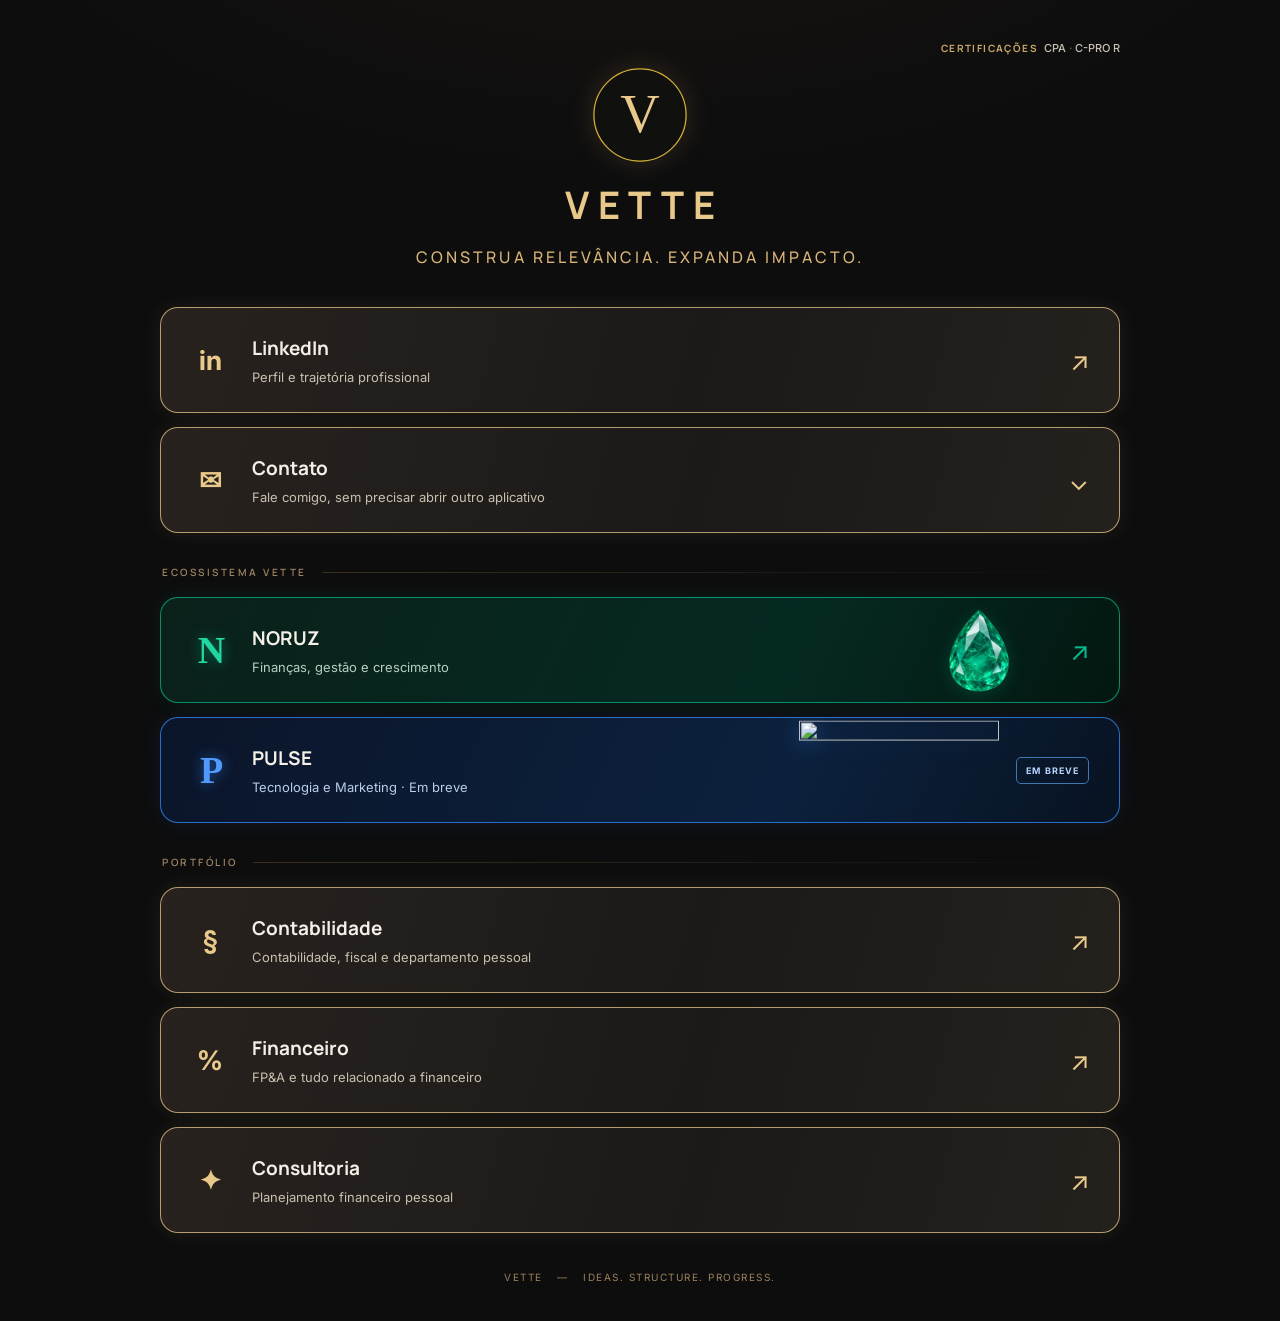
==== commit a7933908: "Troca joia da Pulse pelo asset real do brand kit" ====
--- a/index.html
+++ b/index.html
@@ -1 +1 @@
-<!doctype html><html lang="pt-BR"><head><meta charset="utf-8"><meta name="viewport" content="width=device-width,initial-scale=1"><meta name="theme-color" content="#0d0d0e"><meta name="description" content="Construa relevância. Expanda impacto. Conheça minhas conexões, ideias e empreendimentos."><meta property="og:title" content="VETTE — Construa relevância. Expanda impacto."><meta property="og:site_name" content="VETTE"><meta property="og:url" content="https://vetteco.github.io/vette-hub/"><meta property="og:description" content="Conheça minhas conexões, ideias e empreendimentos."><meta name="twitter:card" content="summary"><meta property="og:type" content="website"><link rel="icon" href="assets/vette.svg" type="image/svg+xml"><link rel="preconnect" href="https://fonts.googleapis.com"><link rel="preconnect" href="https://fonts.gstatic.com" crossorigin><link href="https://fonts.googleapis.com/css2?family=Manrope:wght@400;500;600;700&family=Inter:wght@400;500;600&display=swap" rel="stylesheet"><link rel="stylesheet" href="styles.css?v=2"><script src="app.js?v=2" defer></script><title>VETTE — Construa relevância. Expanda impacto.</title><style>.certs{text-align:right;margin:2px 0 10px;font:500 11px Inter,Arial,sans-serif;color:#8f8a80;line-height:1.5}.certs .label{font:700 10px Manrope,Arial,sans-serif;letter-spacing:.14em;text-transform:uppercase;color:#c9a86a;margin-right:6px}.certs .item{color:#c9c2b4}.certs .sep{color:#6b655c}</style></head><body><main class="shell"><section class="certs" aria-label="Certificações"><span class="label">Certificações</span><span class="item">CPA</span><span class="sep"> · </span><span class="item">C-PRO R</span></section><header class="identity"><img src="assets/vette.svg" width="100" height="100" alt="Monograma VETTE"><h1>VETTE</h1><p>CONSTRUA RELEVÂNCIA. EXPANDA IMPACTO.</p></header><nav aria-label="Conexões VETTE" class="links"><a class="card gold" href="https://www.linkedin.com/in/mateus-vette" target="_blank" rel="noopener noreferrer"><span class="icon">in</span><span class="copy"><strong>LinkedIn</strong><small>Perfil e trajetória profissional</small></span><span class="arrow" aria-hidden="true">↗</span></a><details class="contact-disclosure"><summary class="card gold"><span class="icon" aria-hidden="true">✉</span><span class="copy"><strong>Contato</strong><small>Fale comigo, sem precisar abrir outro aplicativo</small></span><span class="arrow chevron" aria-hidden="true">⌄</span></summary><div class="contact-panel"><p class="contact-heading">Vamos conversar?</p><p class="contact-description">Este é meu endereço de e-mail para contato direto.</p><div class="contact-row"><span class="contact-email" id="contact-email">mateusvettec@gmail.com</span><button class="copy-button" type="button" data-copy-email="mateusvettec@gmail.com" aria-label="Copiar endereço de e-mail">Copiar e-mail</button></div><p class="copy-feedback" aria-live="polite"></p><a class="email-optional" href="mailto:mateusvettec@gmail.com?subject=Contato%20via%20Hub%20VETTE">Prefiro abrir meu aplicativo de e-mail ↗</a></div></details><div class="group-separator" aria-hidden="true"><span>ECOSSISTEMA VETTE</span></div><a class="card green" href="noruz/"><span class="icon brand-letter" aria-hidden="true">N</span><span class="copy"><strong>NORUZ</strong><small>Finanças, gestão e crescimento</small></span><img class="gem" src="assets/noruz-gem.webp" width="100" height="100" decoding="async" alt=""><span class="arrow" aria-hidden="true">↗</span></a><div class="card blue" aria-label="PULSE — Tecnologia e Marketing, em breve"><span class="icon brand-letter" aria-hidden="true">P</span><span class="copy"><strong>PULSE</strong><small>Tecnologia e Marketing · Em breve</small></span><img class="gem" src="assets/pulse-gema.svg" alt=""><span class="soon">EM BREVE</span></div><div class="group-separator" aria-hidden="true"><span>PORTFÓLIO</span></div><a class="card gold" href="portfolio/contabilidade/"><span class="icon" aria-hidden="true">§</span><span class="copy"><strong>Contabilidade</strong><small>Contabilidade, fiscal e departamento pessoal</small></span><span class="arrow" aria-hidden="true">↗</span></a><a class="card gold" href="portfolio/financeiro/"><span class="icon" aria-hidden="true">%</span><span class="copy"><strong>Financeiro</strong><small>FP&amp;A e tudo relacionado a financeiro</small></span><span class="arrow" aria-hidden="true">↗</span></a><a class="card gold" href="portfolio/consultoria/"><span class="icon" aria-hidden="true">✦</span><span class="copy"><strong>Consultoria</strong><small>Planejamento financeiro pessoal</small></span><span class="arrow" aria-hidden="true">↗</span></a></nav><footer>VETTE <span>—</span> Ideas. Structure. Progress.</footer></main></body></html>+<!doctype html><html lang="pt-BR"><head><meta charset="utf-8"><meta name="viewport" content="width=device-width,initial-scale=1"><meta name="theme-color" content="#0d0d0e"><meta name="description" content="Construa relevância. Expanda impacto. Conheça minhas conexões, ideias e empreendimentos."><meta property="og:title" content="VETTE — Construa relevância. Expanda impacto."><meta property="og:site_name" content="VETTE"><meta property="og:url" content="https://vetteco.github.io/vette-hub/"><meta property="og:description" content="Conheça minhas conexões, ideias e empreendimentos."><meta name="twitter:card" content="summary"><meta property="og:type" content="website"><link rel="icon" href="assets/vette.svg" type="image/svg+xml"><link rel="preconnect" href="https://fonts.googleapis.com"><link rel="preconnect" href="https://fonts.gstatic.com" crossorigin><link href="https://fonts.googleapis.com/css2?family=Manrope:wght@400;500;600;700&family=Inter:wght@400;500;600&display=swap" rel="stylesheet"><link rel="stylesheet" href="styles.css?v=2"><script src="app.js?v=2" defer></script><title>VETTE — Construa relevância. Expanda impacto.</title><style>.certs{text-align:right;margin:2px 0 10px;font:500 11px Inter,Arial,sans-serif;color:#8f8a80;line-height:1.5}.certs .label{font:700 10px Manrope,Arial,sans-serif;letter-spacing:.14em;text-transform:uppercase;color:#c9a86a;margin-right:6px}.certs .item{color:#c9c2b4}.certs .sep{color:#6b655c}</style></head><body><main class="shell"><section class="certs" aria-label="Certificações"><span class="label">Certificações</span><span class="item">CPA</span><span class="sep"> · </span><span class="item">C-PRO R</span></section><header class="identity"><img src="assets/vette.svg" width="100" height="100" alt="Monograma VETTE"><h1>VETTE</h1><p>CONSTRUA RELEVÂNCIA. EXPANDA IMPACTO.</p></header><nav aria-label="Conexões VETTE" class="links"><a class="card gold" href="https://www.linkedin.com/in/mateus-vette" target="_blank" rel="noopener noreferrer"><span class="icon">in</span><span class="copy"><strong>LinkedIn</strong><small>Perfil e trajetória profissional</small></span><span class="arrow" aria-hidden="true">↗</span></a><details class="contact-disclosure"><summary class="card gold"><span class="icon" aria-hidden="true">✉</span><span class="copy"><strong>Contato</strong><small>Fale comigo, sem precisar abrir outro aplicativo</small></span><span class="arrow chevron" aria-hidden="true">⌄</span></summary><div class="contact-panel"><p class="contact-heading">Vamos conversar?</p><p class="contact-description">Este é meu endereço de e-mail para contato direto.</p><div class="contact-row"><span class="contact-email" id="contact-email">mateusvettec@gmail.com</span><button class="copy-button" type="button" data-copy-email="mateusvettec@gmail.com" aria-label="Copiar endereço de e-mail">Copiar e-mail</button></div><p class="copy-feedback" aria-live="polite"></p><a class="email-optional" href="mailto:mateusvettec@gmail.com?subject=Contato%20via%20Hub%20VETTE">Prefiro abrir meu aplicativo de e-mail ↗</a></div></details><div class="group-separator" aria-hidden="true"><span>ECOSSISTEMA VETTE</span></div><a class="card green" href="noruz/"><span class="icon brand-letter" aria-hidden="true">N</span><span class="copy"><strong>NORUZ</strong><small>Finanças, gestão e crescimento</small></span><img class="gem" src="assets/noruz-gem.webp" width="100" height="100" decoding="async" alt=""><span class="arrow" aria-hidden="true">↗</span></a><div class="card blue" aria-label="PULSE — Tecnologia e Marketing, em breve"><span class="icon brand-letter" aria-hidden="true">P</span><span class="copy"><strong>PULSE</strong><small>Tecnologia e Marketing · Em breve</small></span><img class="gem" src="assets/pulse-gem.webp" width="512" height="253" decoding="async" alt=""><span class="soon">EM BREVE</span></div><div class="group-separator" aria-hidden="true"><span>PORTFÓLIO</span></div><a class="card gold" href="portfolio/contabilidade/"><span class="icon" aria-hidden="true">§</span><span class="copy"><strong>Contabilidade</strong><small>Contabilidade, fiscal e departamento pessoal</small></span><span class="arrow" aria-hidden="true">↗</span></a><a class="card gold" href="portfolio/financeiro/"><span class="icon" aria-hidden="true">%</span><span class="copy"><strong>Financeiro</strong><small>FP&amp;A e tudo relacionado a financeiro</small></span><span class="arrow" aria-hidden="true">↗</span></a><a class="card gold" href="portfolio/consultoria/"><span class="icon" aria-hidden="true">✦</span><span class="copy"><strong>Consultoria</strong><small>Planejamento financeiro pessoal</small></span><span class="arrow" aria-hidden="true">↗</span></a></nav><footer>VETTE <span>—</span> Ideas. Structure. Progress.</footer></main></body></html>
--- a/styles.css
+++ b/styles.css
@@ -28,3 +28,8 @@
 .group-separator::after{content:"";height:1px;flex:1;background:linear-gradient(90deg,#8e744658,transparent)}
 @media(max-width:650px){.contact-disclosure .contact-panel{padding:17px}.contact-row{align-items:stretch}.contact-email{font-size:13px}.copy-button{width:100%}.group-separator{margin-top:15px;font-size:9px}}
 @media(prefers-reduced-motion:reduce){.contact-disclosure .chevron{transition:none}}
+
+/* v1.3 — joia PULSE (imagem real do brand kit, formato largo 2:1) */
+.blue .gem{width:200px;height:auto;right:120px;filter:drop-shadow(0 3px 10px rgba(56,141,255,.35))}
+@media(max-width:650px){.blue .gem{width:96px;right:44px;opacity:.85}}
+@media(max-width:380px){.blue .gem{width:84px;right:40px;opacity:.6}}
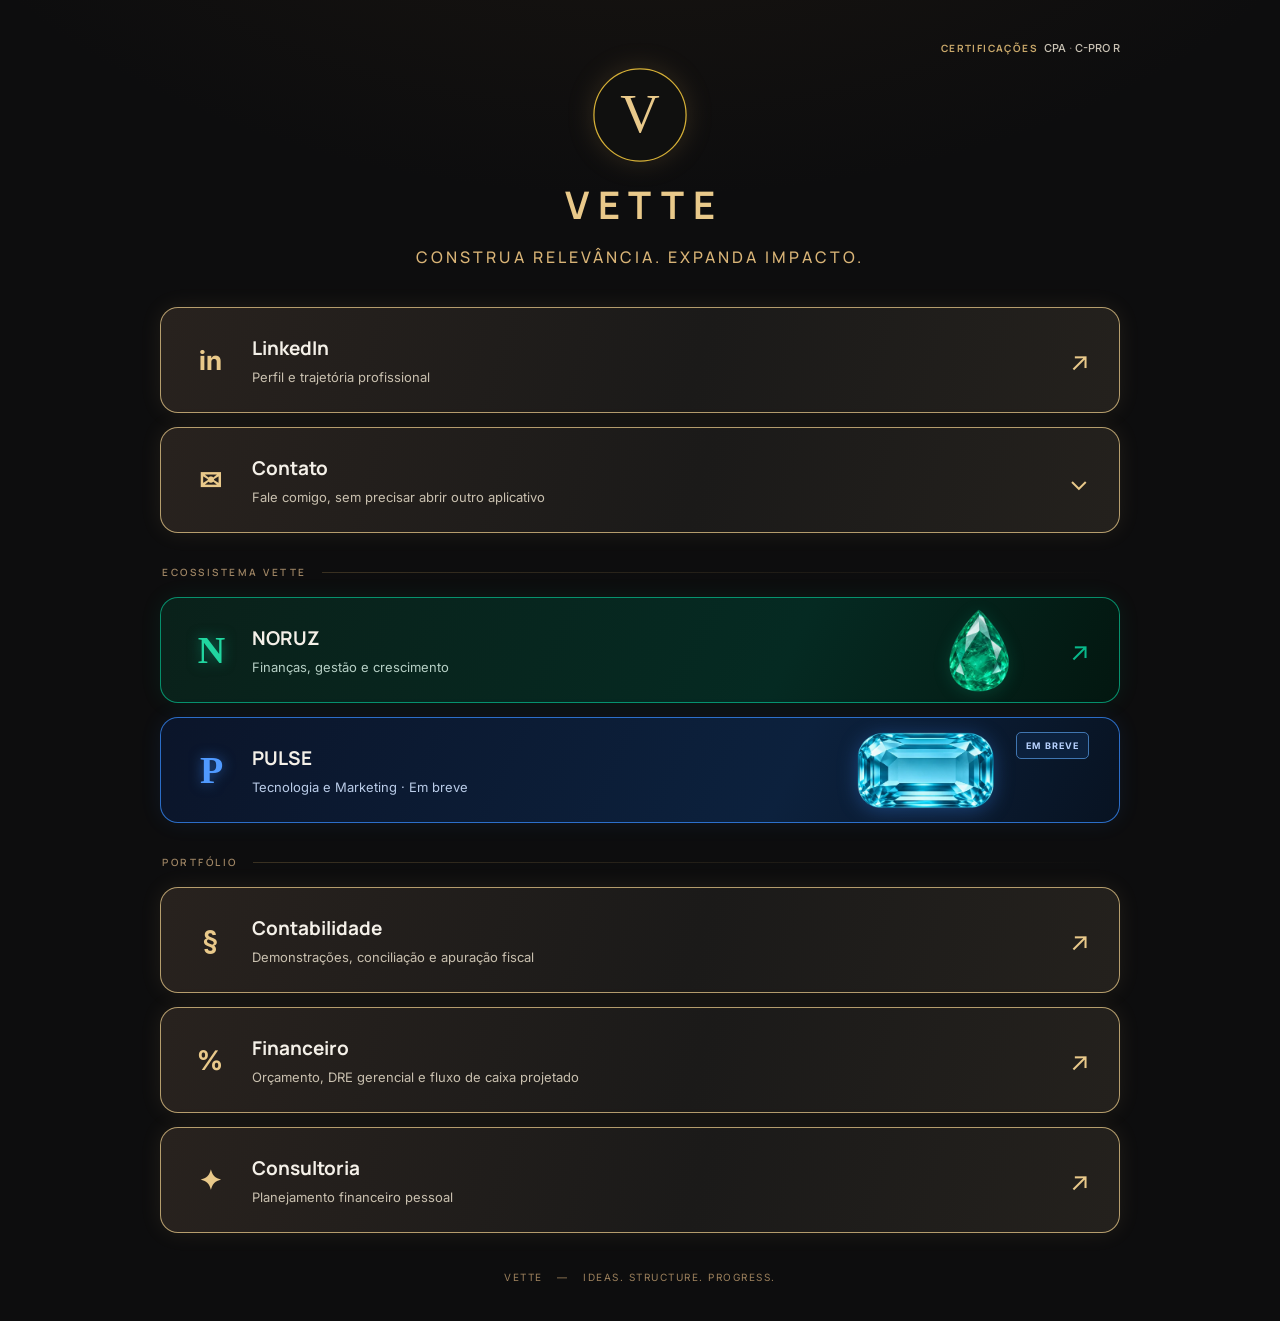
==== commit 4978e861: "Alinha joia da Pulse com a da Noruz e corrige subtitulos redundantes do portfolio" ====
--- a/index.html
+++ b/index.html
@@ -1 +1 @@
-<!doctype html><html lang="pt-BR"><head><meta charset="utf-8"><meta name="viewport" content="width=device-width,initial-scale=1"><meta name="theme-color" content="#0d0d0e"><meta name="description" content="Construa relevância. Expanda impacto. Conheça minhas conexões, ideias e empreendimentos."><meta property="og:title" content="VETTE — Construa relevância. Expanda impacto."><meta property="og:site_name" content="VETTE"><meta property="og:url" content="https://vetteco.github.io/vette-hub/"><meta property="og:description" content="Conheça minhas conexões, ideias e empreendimentos."><meta name="twitter:card" content="summary"><meta property="og:type" content="website"><link rel="icon" href="assets/vette.svg" type="image/svg+xml"><link rel="preconnect" href="https://fonts.googleapis.com"><link rel="preconnect" href="https://fonts.gstatic.com" crossorigin><link href="https://fonts.googleapis.com/css2?family=Manrope:wght@400;500;600;700&family=Inter:wght@400;500;600&display=swap" rel="stylesheet"><link rel="stylesheet" href="styles.css?v=2"><script src="app.js?v=2" defer></script><title>VETTE — Construa relevância. Expanda impacto.</title><style>.certs{text-align:right;margin:2px 0 10px;font:500 11px Inter,Arial,sans-serif;color:#8f8a80;line-height:1.5}.certs .label{font:700 10px Manrope,Arial,sans-serif;letter-spacing:.14em;text-transform:uppercase;color:#c9a86a;margin-right:6px}.certs .item{color:#c9c2b4}.certs .sep{color:#6b655c}</style></head><body><main class="shell"><section class="certs" aria-label="Certificações"><span class="label">Certificações</span><span class="item">CPA</span><span class="sep"> · </span><span class="item">C-PRO R</span></section><header class="identity"><img src="assets/vette.svg" width="100" height="100" alt="Monograma VETTE"><h1>VETTE</h1><p>CONSTRUA RELEVÂNCIA. EXPANDA IMPACTO.</p></header><nav aria-label="Conexões VETTE" class="links"><a class="card gold" href="https://www.linkedin.com/in/mateus-vette" target="_blank" rel="noopener noreferrer"><span class="icon">in</span><span class="copy"><strong>LinkedIn</strong><small>Perfil e trajetória profissional</small></span><span class="arrow" aria-hidden="true">↗</span></a><details class="contact-disclosure"><summary class="card gold"><span class="icon" aria-hidden="true">✉</span><span class="copy"><strong>Contato</strong><small>Fale comigo, sem precisar abrir outro aplicativo</small></span><span class="arrow chevron" aria-hidden="true">⌄</span></summary><div class="contact-panel"><p class="contact-heading">Vamos conversar?</p><p class="contact-description">Este é meu endereço de e-mail para contato direto.</p><div class="contact-row"><span class="contact-email" id="contact-email">mateusvettec@gmail.com</span><button class="copy-button" type="button" data-copy-email="mateusvettec@gmail.com" aria-label="Copiar endereço de e-mail">Copiar e-mail</button></div><p class="copy-feedback" aria-live="polite"></p><a class="email-optional" href="mailto:mateusvettec@gmail.com?subject=Contato%20via%20Hub%20VETTE">Prefiro abrir meu aplicativo de e-mail ↗</a></div></details><div class="group-separator" aria-hidden="true"><span>ECOSSISTEMA VETTE</span></div><a class="card green" href="noruz/"><span class="icon brand-letter" aria-hidden="true">N</span><span class="copy"><strong>NORUZ</strong><small>Finanças, gestão e crescimento</small></span><img class="gem" src="assets/noruz-gem.webp" width="100" height="100" decoding="async" alt=""><span class="arrow" aria-hidden="true">↗</span></a><div class="card blue" aria-label="PULSE — Tecnologia e Marketing, em breve"><span class="icon brand-letter" aria-hidden="true">P</span><span class="copy"><strong>PULSE</strong><small>Tecnologia e Marketing · Em breve</small></span><img class="gem" src="assets/pulse-gem.webp" width="512" height="253" decoding="async" alt=""><span class="soon">EM BREVE</span></div><div class="group-separator" aria-hidden="true"><span>PORTFÓLIO</span></div><a class="card gold" href="portfolio/contabilidade/"><span class="icon" aria-hidden="true">§</span><span class="copy"><strong>Contabilidade</strong><small>Contabilidade, fiscal e departamento pessoal</small></span><span class="arrow" aria-hidden="true">↗</span></a><a class="card gold" href="portfolio/financeiro/"><span class="icon" aria-hidden="true">%</span><span class="copy"><strong>Financeiro</strong><small>FP&amp;A e tudo relacionado a financeiro</small></span><span class="arrow" aria-hidden="true">↗</span></a><a class="card gold" href="portfolio/consultoria/"><span class="icon" aria-hidden="true">✦</span><span class="copy"><strong>Consultoria</strong><small>Planejamento financeiro pessoal</small></span><span class="arrow" aria-hidden="true">↗</span></a></nav><footer>VETTE <span>—</span> Ideas. Structure. Progress.</footer></main></body></html>+<!doctype html><html lang="pt-BR"><head><meta charset="utf-8"><meta name="viewport" content="width=device-width,initial-scale=1"><meta name="theme-color" content="#0d0d0e"><meta name="description" content="Construa relevância. Expanda impacto. Conheça minhas conexões, ideias e empreendimentos."><meta property="og:title" content="VETTE — Construa relevância. Expanda impacto."><meta property="og:site_name" content="VETTE"><meta property="og:url" content="https://vetteco.github.io/vette-hub/"><meta property="og:description" content="Conheça minhas conexões, ideias e empreendimentos."><meta name="twitter:card" content="summary"><meta property="og:type" content="website"><link rel="icon" href="assets/vette.svg" type="image/svg+xml"><link rel="preconnect" href="https://fonts.googleapis.com"><link rel="preconnect" href="https://fonts.gstatic.com" crossorigin><link href="https://fonts.googleapis.com/css2?family=Manrope:wght@400;500;600;700&family=Inter:wght@400;500;600&display=swap" rel="stylesheet"><link rel="stylesheet" href="styles.css?v=2"><script src="app.js?v=2" defer></script><title>VETTE — Construa relevância. Expanda impacto.</title><style>.certs{text-align:right;margin:2px 0 10px;font:500 11px Inter,Arial,sans-serif;color:#8f8a80;line-height:1.5}.certs .label{font:700 10px Manrope,Arial,sans-serif;letter-spacing:.14em;text-transform:uppercase;color:#c9a86a;margin-right:6px}.certs .item{color:#c9c2b4}.certs .sep{color:#6b655c}</style></head><body><main class="shell"><section class="certs" aria-label="Certificações"><span class="label">Certificações</span><span class="item">CPA</span><span class="sep"> · </span><span class="item">C-PRO R</span></section><header class="identity"><img src="assets/vette.svg" width="100" height="100" alt="Monograma VETTE"><h1>VETTE</h1><p>CONSTRUA RELEVÂNCIA. EXPANDA IMPACTO.</p></header><nav aria-label="Conexões VETTE" class="links"><a class="card gold" href="https://www.linkedin.com/in/mateus-vette" target="_blank" rel="noopener noreferrer"><span class="icon">in</span><span class="copy"><strong>LinkedIn</strong><small>Perfil e trajetória profissional</small></span><span class="arrow" aria-hidden="true">↗</span></a><details class="contact-disclosure"><summary class="card gold"><span class="icon" aria-hidden="true">✉</span><span class="copy"><strong>Contato</strong><small>Fale comigo, sem precisar abrir outro aplicativo</small></span><span class="arrow chevron" aria-hidden="true">⌄</span></summary><div class="contact-panel"><p class="contact-heading">Vamos conversar?</p><p class="contact-description">Este é meu endereço de e-mail para contato direto.</p><div class="contact-row"><span class="contact-email" id="contact-email">mateusvettec@gmail.com</span><button class="copy-button" type="button" data-copy-email="mateusvettec@gmail.com" aria-label="Copiar endereço de e-mail">Copiar e-mail</button></div><p class="copy-feedback" aria-live="polite"></p><a class="email-optional" href="mailto:mateusvettec@gmail.com?subject=Contato%20via%20Hub%20VETTE">Prefiro abrir meu aplicativo de e-mail ↗</a></div></details><div class="group-separator" aria-hidden="true"><span>ECOSSISTEMA VETTE</span></div><a class="card green" href="noruz/"><span class="icon brand-letter" aria-hidden="true">N</span><span class="copy"><strong>NORUZ</strong><small>Finanças, gestão e crescimento</small></span><img class="gem" src="assets/noruz-gem.webp" width="100" height="100" decoding="async" alt=""><span class="arrow" aria-hidden="true">↗</span></a><div class="card blue" aria-label="PULSE — Tecnologia e Marketing, em breve"><span class="icon brand-letter" aria-hidden="true">P</span><span class="copy"><strong>PULSE</strong><small>Tecnologia e Marketing · Em breve</small></span><img class="gem" src="assets/pulse-gem.webp" width="512" height="253" decoding="async" alt=""><span class="soon">EM BREVE</span></div><div class="group-separator" aria-hidden="true"><span>PORTFÓLIO</span></div><a class="card gold" href="portfolio/contabilidade/"><span class="icon" aria-hidden="true">§</span><span class="copy"><strong>Contabilidade</strong><small>Demonstrações, conciliação e apuração fiscal</small></span><span class="arrow" aria-hidden="true">↗</span></a><a class="card gold" href="portfolio/financeiro/"><span class="icon" aria-hidden="true">%</span><span class="copy"><strong>Financeiro</strong><small>Orçamento, DRE gerencial e fluxo de caixa projetado</small></span><span class="arrow" aria-hidden="true">↗</span></a><a class="card gold" href="portfolio/consultoria/"><span class="icon" aria-hidden="true">✦</span><span class="copy"><strong>Consultoria</strong><small>Planejamento financeiro pessoal</small></span><span class="arrow" aria-hidden="true">↗</span></a></nav><footer>VETTE <span>—</span> Ideas. Structure. Progress.</footer></main></body></html>
--- a/styles.css
+++ b/styles.css
@@ -30,6 +30,7 @@
 @media(prefers-reduced-motion:reduce){.contact-disclosure .chevron{transition:none}}
 
 /* v1.3 — joia PULSE (imagem real do brand kit, formato largo 2:1) */
-.blue .gem{width:200px;height:auto;right:120px;filter:drop-shadow(0 3px 10px rgba(56,141,255,.35))}
-@media(max-width:650px){.blue .gem{width:96px;right:44px;opacity:.85}}
-@media(max-width:380px){.blue .gem{width:84px;right:40px;opacity:.6}}
+.blue .gem{width:auto;height:100px;right:90px;filter:drop-shadow(0 3px 10px rgba(56,141,255,.35))}
+.blue .soon{position:absolute;top:14px;right:30px;background:#0c213d;z-index:3}
+@media(max-width:650px){.blue .gem{width:75px;height:auto;right:37px;opacity:.85}.blue .soon{top:10px;right:15px}}
+@media(max-width:380px){.blue .gem{width:60px;right:37px;opacity:.6}}
